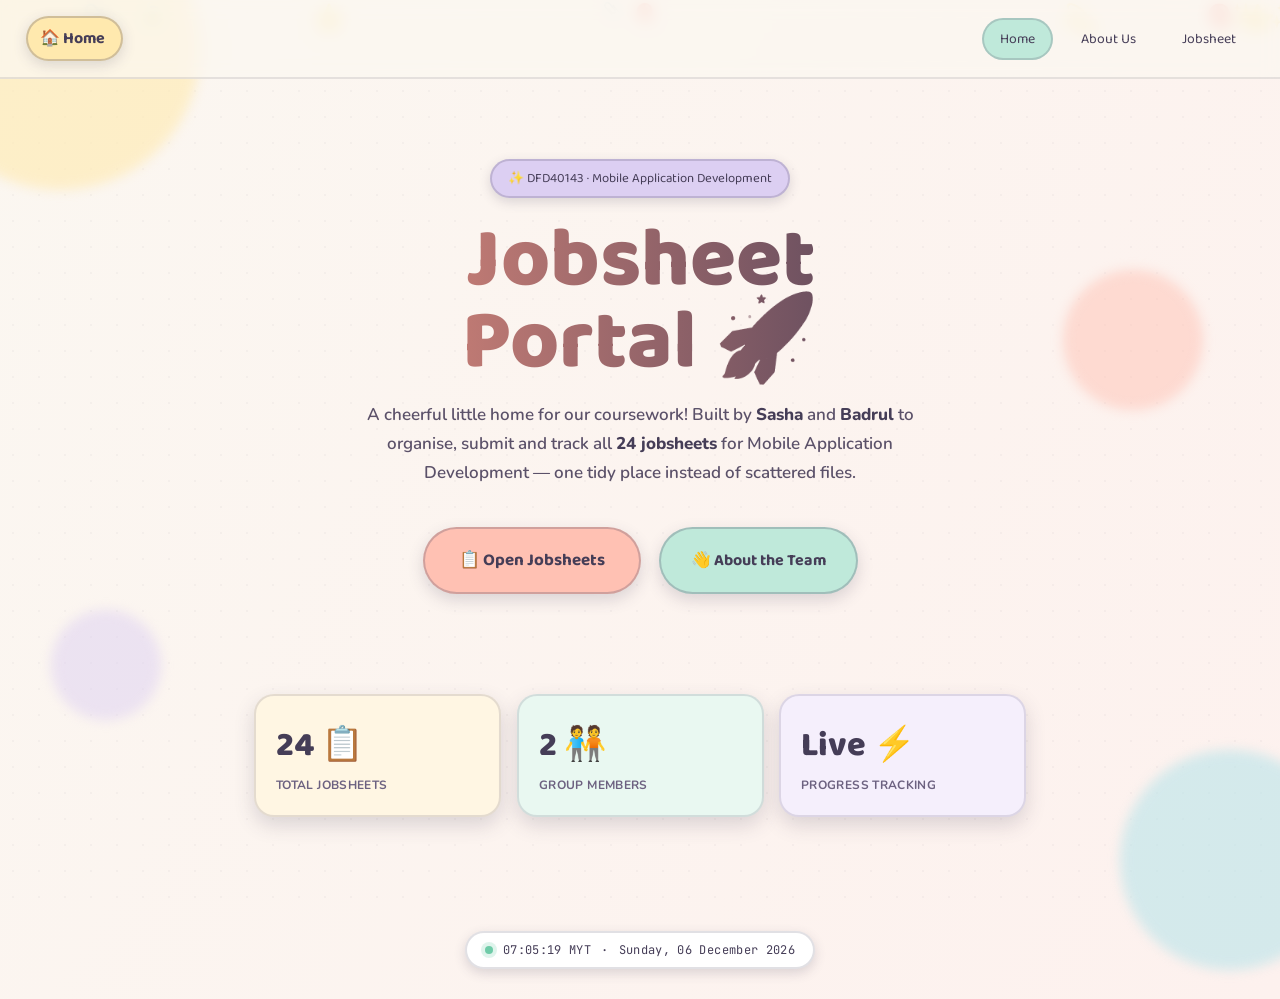
==== index.html @ 43ea73d1 "Add files via upload" ====
<!DOCTYPE html>
<html lang="en">
<head>
<meta charset="UTF-8">
<meta name="viewport" content="width=device-width, initial-scale=1.0">
<title>Home — DFD40143 Jobsheet Portal</title>
<link rel="preconnect" href="https://fonts.googleapis.com">
<link href="https://fonts.googleapis.com/css2?family=Baloo+2:wght@600;700;800&family=Nunito:wght@400;600;700;800&family=JetBrains+Mono:wght@500&display=swap" rel="stylesheet">
<style>
  :root{
    --cream:#FBF7F1; --ink:#453D57;
    --coral:#FFC1B3; --sun:#FFE9AE; --mint:#BFE9DA; --sky:#B9E4EA; --grape:#DCCFF2;
    --shadow: rgba(69,61,87,.18);
    --shadow-strong: rgba(69,61,87,.28);
  }
  *{ box-sizing:border-box; }
  html,body{ margin:0; min-height:100%; color:var(--ink); font-family:'Nunito', sans-serif; }
  body{
    display:flex; flex-direction:column; min-height:100vh; position:relative; overflow-x:hidden;
    background:linear-gradient(120deg, #FBF7F1, #FDF1EE, #F1F7F4, #FBF7F1);
    background-size:300% 300%;
    animation:gradientShift 22s ease infinite;
  }
  @keyframes gradientShift{ 0%{background-position:0% 50%;} 50%{background-position:100% 50%;} 100%{background-position:0% 50%;} }

  .blob{ position:fixed; border-radius:50%; filter:blur(6px); opacity:.6; pointer-events:none; z-index:0; animation:bob 9s ease-in-out infinite; }
  .blob.b1{ width:280px; height:280px; background:var(--sun); top:-90px; left:-80px; }
  .blob.b2{ width:220px; height:220px; background:var(--sky); bottom:-70px; right:-60px; animation-delay:1.2s; }
  .blob.b3{ width:140px; height:140px; background:var(--coral); top:30%; right:6%; opacity:.5; animation-delay:2.4s; }
  .blob.b4{ width:110px; height:110px; background:var(--grape); bottom:20%; left:4%; opacity:.5; animation-delay:.6s; }
  @keyframes bob{ 0%,100%{ transform:translateY(0) rotate(0deg); } 50%{ transform:translateY(-22px) rotate(8deg); } }

  .floaties{ position:fixed; inset:0; z-index:0; pointer-events:none; overflow:hidden; }
  .floaty{ position:absolute; font-size:22px; opacity:.35; animation:drift linear infinite; }
  @keyframes drift{ 0%{ transform:translateY(110vh) rotate(0deg); } 100%{ transform:translateY(-10vh) rotate(360deg); } }

  .dots{ position:fixed; inset:0; z-index:0; pointer-events:none; background-image:radial-gradient(var(--ink) 1px, transparent 1px); background-size:26px 26px; opacity:.035; }

  .site-nav{
    position:sticky; top:0; left:0; right:0; z-index:20;
    display:flex; align-items:center; justify-content:space-between;
    padding:16px 26px; background:rgba(251,247,241,.75); backdrop-filter:blur(8px);
    border-bottom:2px solid rgba(69,61,87,.12);
  }
  .home-btn{
    display:inline-flex; align-items:center; gap:8px; text-decoration:none; color:var(--ink);
    font-family:'Baloo 2', sans-serif; font-weight:700; font-size:16px;
    background:var(--sun); border:2px solid rgba(69,61,87,.25); border-radius:999px; padding:8px 16px 8px 12px;
    box-shadow:0 4px 14px var(--shadow); transition:transform .2s ease, box-shadow .2s ease;
  }
  .home-btn:hover{ transform:translateY(-3px); box-shadow:0 8px 20px var(--shadow-strong); }
  .home-btn:active{ transform:translateY(0); box-shadow:0 2px 8px var(--shadow); }
  .nav-links{ display:flex; gap:10px; font-family:'Baloo 2', sans-serif; font-size:14px; }
  .nav-links a{
    color:var(--ink); text-decoration:none; padding:8px 16px; border-radius:999px;
    border:2px solid transparent; transition:border-color .2s ease, transform .2s ease, background .2s ease;
  }
  .nav-links a:hover{ background:#fff; border-color:rgba(69,61,87,.2); transform:translateY(-2px); }
  .nav-links a[aria-current="page"]{ background:var(--mint); border-color:rgba(69,61,87,.2); }

  main{ flex:1; position:relative; z-index:2; }

  .pop-in{ opacity:0; transform:translateY(18px) scale(.97); animation:pop .7s cubic-bezier(.2,1.2,.4,1) forwards; }
  .pop-in.d1{ animation-delay:.05s; } .pop-in.d2{ animation-delay:.15s; }
  .pop-in.d3{ animation-delay:.28s; } .pop-in.d4{ animation-delay:.4s; }
  @keyframes pop{ to{ opacity:1; transform:translateY(0) scale(1); } }

  .hero{ max-width:760px; margin:0 auto; text-align:center; padding:80px 24px 40px; }
  .badge{
    display:inline-flex; align-items:center; gap:8px; font-family:'Baloo 2', sans-serif; font-size:13px;
    background:var(--grape); color:var(--ink); border:2px solid rgba(69,61,87,.2); border-radius:999px;
    padding:7px 16px; margin-bottom:22px; box-shadow:0 4px 12px var(--shadow);
  }
  h1{
    font-family:'Baloo 2', sans-serif; font-weight:800; font-size:clamp(46px,9vw,84px); line-height:.98; margin:0 0 6px;
    background:linear-gradient(90deg, #E88E7D, #453D57, #7FB8AE);
    background-size:200% auto;
    -webkit-background-clip:text; background-clip:text; -webkit-text-fill-color:transparent;
    animation:shine 6s linear infinite;
  }
  @keyframes shine{ to{ background-position:200% center; } }
  .lede{ font-size:17px; line-height:1.7; color:#5b5169; margin:16px auto 40px; max-width:580px; font-weight:600; }
  .lede strong{ color:var(--ink); font-weight:800; }

  .cta-row{ display:flex; gap:18px; justify-content:center; flex-wrap:wrap; }
  .btn{
    position:relative; overflow:hidden; display:inline-flex; align-items:center; gap:8px; text-decoration:none;
    font-family:'Baloo 2', sans-serif; font-weight:700; font-size:16px; color:var(--ink);
    border:2px solid rgba(69,61,87,.25); border-radius:999px; padding:16px 30px;
    box-shadow:0 6px 16px var(--shadow); background:#fff;
    transition:transform .2s cubic-bezier(.3,1.4,.5,1), box-shadow .2s ease;
    cursor:pointer;
  }
  .btn:hover{ transform:translateY(-4px); box-shadow:0 12px 26px var(--shadow-strong); }
  .btn:active{ transform:translateY(-1px); }
  .btn.primary{ background:var(--coral); font-size:17px; padding:18px 34px; animation:pulseGlow 2.6s ease-in-out infinite; }
  .btn.mint{ background:var(--mint); }
  @keyframes pulseGlow{ 0%,100%{ box-shadow:0 6px 16px var(--shadow); } 50%{ box-shadow:0 10px 30px rgba(232,142,125,.45); } }

  .stats{ display:flex; gap:16px; justify-content:center; flex-wrap:wrap; max-width:820px; margin:60px auto 90px; padding:0 24px; }
  .stat-card{
    flex:1 1 190px; background:#fff; border:2px solid rgba(69,61,87,.14); border-radius:20px; box-shadow:0 8px 20px var(--shadow);
    padding:22px 20px; text-align:left; transition:transform .25s ease, box-shadow .25s ease;
  }
  .stat-card:hover{ transform:translateY(-6px); box-shadow:0 14px 30px var(--shadow-strong); }
  .stat-card:nth-child(1){ background:#FFF6E3; }
  .stat-card:nth-child(2){ background:#E9F8F1; }
  .stat-card:nth-child(3){ background:#F5EFFC; }
  .stat-card .num{ font-family:'Baloo 2', sans-serif; font-weight:800; font-size:34px; }
  .stat-card .label{ font-family:'Nunito', sans-serif; font-weight:700; font-size:12px; letter-spacing:.03em; color:#6c6180; text-transform:uppercase; margin-top:4px; }

  footer{ padding:24px 24px 30px; display:flex; justify-content:center; position:relative; z-index:2; }
  .stamp{
    font-family:'JetBrains Mono', monospace; font-size:12px; color:var(--ink); letter-spacing:.03em;
    display:flex; align-items:center; gap:10px; background:#fff; border:2px solid rgba(69,61,87,.16); border-radius:999px; padding:9px 18px;
    box-shadow:0 4px 12px var(--shadow);
  }
  .stamp .dot{ width:8px; height:8px; border-radius:50%; background:#6FCBA8; box-shadow:0 0 0 4px rgba(111,203,168,.22); animation:blink 1.8s ease-in-out infinite; }
  @keyframes blink{ 0%,100%{opacity:1;} 50%{opacity:.35;} }

  @media (max-width:600px){
    .site-nav{ padding:12px 14px; }
    .nav-links a{ padding:7px 11px; font-size:12px; }
    .hero{ padding:60px 18px 30px; }
  }
  @media (prefers-reduced-motion: reduce){
    .blob, .pop-in, .stamp .dot, body, h1, .btn.primary, .floaty{ animation:none !important; }
    .pop-in{ opacity:1; transform:none; }
  }
</style>
</head>
<body>

  <div class="dots" aria-hidden="true"></div>
  <div class="blob b1" aria-hidden="true"></div>
  <div class="blob b2" aria-hidden="true"></div>
  <div class="blob b3" aria-hidden="true"></div>
  <div class="blob b4" aria-hidden="true"></div>
  <div class="floaties" id="floaties" aria-hidden="true"></div>

  <header class="site-nav">
    <a href="index.html" class="home-btn" aria-label="Home">🏠 Home</a>
    <nav class="nav-links">
      <a href="index.html" aria-current="page">Home</a>
      <a href="about.html">About Us</a>
      <a href="jobsheet.html">Jobsheet</a>
    </nav>
  </header>

  <main>
    <section class="hero">
      <div class="badge pop-in d1">✨ DFD40143 · Mobile Application Development</div>
      <h1 class="pop-in d2">Jobsheet<br>Portal 🚀</h1>
      <p class="lede pop-in d3">
        A cheerful little home for our coursework! Built by <strong>Sasha</strong> and <strong>Badrul</strong> to
        organise, submit and track all <strong>24 jobsheets</strong> for Mobile Application Development —
        one tidy place instead of scattered files.
      </p>
      <div class="cta-row pop-in d4">
        <a href="jobsheet.html" class="btn primary">📋 Open Jobsheets</a>
        <a href="about.html" class="btn mint">👋 About the Team</a>
      </div>
    </section>

    <section class="stats">
      <div class="stat-card pop-in d1"><div class="num">24 📋</div><div class="label">Total Jobsheets</div></div>
      <div class="stat-card pop-in d2"><div class="num">2 🧑‍🤝‍🧑</div><div class="label">Group Members</div></div>
      <div class="stat-card pop-in d3"><div class="num">Live ⚡</div><div class="label">Progress Tracking</div></div>
    </section>
  </main>

  <footer>
    <div class="stamp">
      <span class="dot" aria-hidden="true"></span>
      <span id="clock">--:--:--</span>
      <span>·</span>
      <span id="dateline">Loading Malaysia date…</span>
    </div>
  </footer>

<script>
  // gentle drifting emoji in the background
  const icons = ['✨','🎈','📎','⭐','🍃','💫'];
  const wrap = document.getElementById('floaties');
  for (let i = 0; i < 10; i++){
    const el = document.createElement('span');
    el.className = 'floaty';
    el.textContent = icons[i % icons.length];
    el.style.left = (Math.random() * 100) + 'vw';
    el.style.fontSize = (14 + Math.random() * 16) + 'px';
    el.style.animationDuration = (14 + Math.random() * 14) + 's';
    el.style.animationDelay = (Math.random() * -20) + 's';
    wrap.appendChild(el);
  }

  const clockEl = document.getElementById('clock');
  const dateEl = document.getElementById('dateline');
  const TZ = 'Asia/Kuala_Lumpur';
  const timeFmt = new Intl.DateTimeFormat('en-MY', { timeZone: TZ, hour:'2-digit', minute:'2-digit', second:'2-digit', hour12:false });
  const dateFmt = new Intl.DateTimeFormat('en-MY', { timeZone: TZ, weekday:'long', day:'2-digit', month:'long', year:'numeric' });
  function tick(){ const now = new Date(); clockEl.textContent = timeFmt.format(now) + ' MYT'; dateEl.textContent = dateFmt.format(now); }
  tick(); setInterval(tick, 1000);
</script>
</body>
</html>
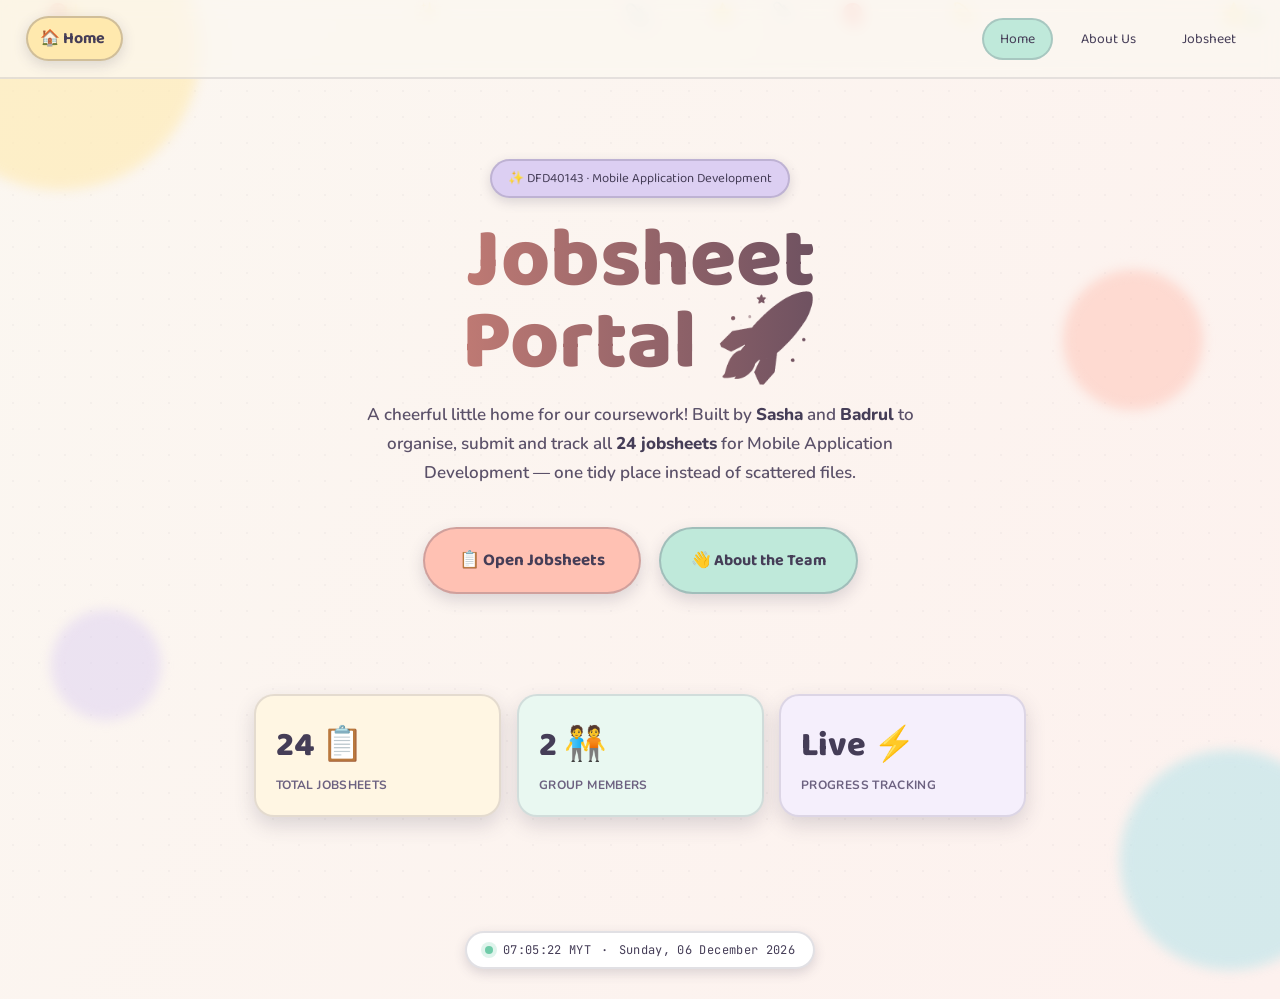
==== commit 32fd9de6: "Update index.html" ====
--- a/index.html
+++ b/index.html
@@ -13,6 +13,17 @@
     --shadow: rgba(69,61,87,.18);
     --shadow-strong: rgba(69,61,87,.28);
   }
+  body {
+  cursor: 
+    url('data:image/svg+xml;utf8,<svg xmlns="http://www.w3.org/2000/svg" width="32" height="32" viewBox="0 0 32 32"><ellipse cx="16" cy="21" rx="9" ry="7" fill="%2300e5ff"/><circle cx="7" cy="11" r="4.2" fill="%2300e5ff"/><circle cx="15" cy="6" r="4.4" fill="%2300e5ff"/><circle cx="23" cy="9" r="4.2" fill="%2300e5ff"/><circle cx="27" cy="16" r="3.6" fill="%2300e5ff"/></svg>') 16 20,
+    auto;
+}
+
+a, button, .btn, .card, [data-nav-toggle] {
+  cursor: 
+    url('data:image/svg+xml;utf8,<svg xmlns="http://www.w3.org/2000/svg" width="32" height="32" viewBox="0 0 32 32"><ellipse cx="16" cy="21" rx="9" ry="7" fill="%23a78bfa"/><circle cx="7" cy="11" r="4.2" fill="%23a78bfa"/><circle cx="15" cy="6" r="4.4" fill="%23a78bfa"/><circle cx="23" cy="9" r="4.2" fill="%23a78bfa"/><circle cx="27" cy="16" r="3.6" fill="%23a78bfa"/></svg>') 16 20,
+    pointer;
+}
   *{ box-sizing:border-box; }
   html,body{ margin:0; min-height:100%; color:var(--ink); font-family:'Nunito', sans-serif; }
   body{
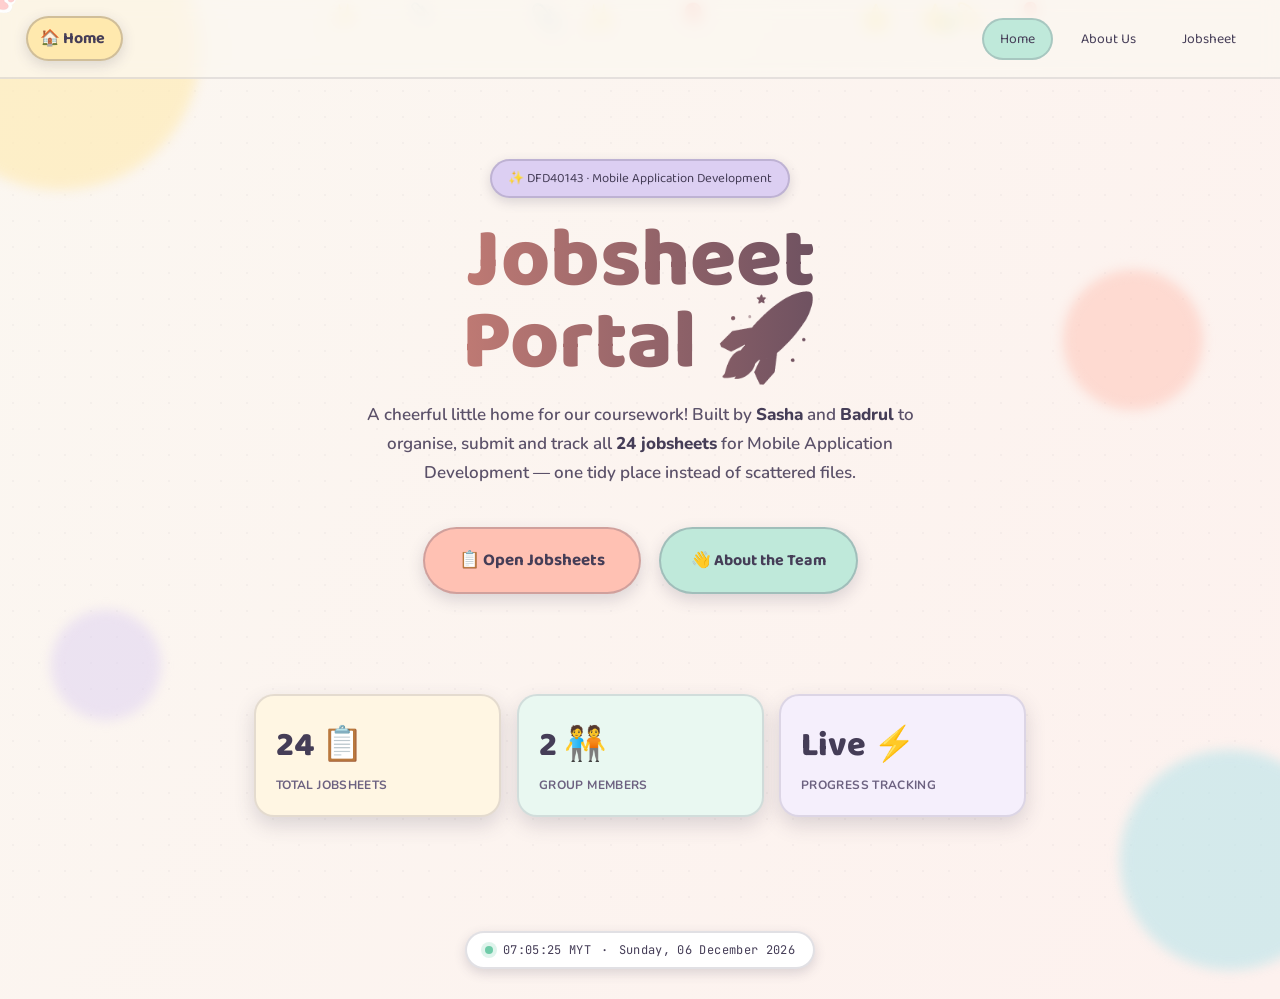
==== commit c004b265: "Add files via upload" ====
--- a/index.html
+++ b/index.html
@@ -1,6 +1,11 @@
 <!DOCTYPE html>
 <html lang="en">
 <head>
+<meta charset="UTF-8">
+<meta name="viewport" content="width=device-width, initial-scale=1.0">
+<title>Home — DFD40143 Jobsheet Portal</title>
+<link rel="preconnect" href="https://fonts.googleapis.com">
+<link rel="stylesheet" href="cursor.css">
 <meta charset="UTF-8">
 <meta name="viewport" content="width=device-width, initial-scale=1.0">
 <title>Home — DFD40143 Jobsheet Portal</title>
@@ -13,17 +18,6 @@
     --shadow: rgba(69,61,87,.18);
     --shadow-strong: rgba(69,61,87,.28);
   }
-  body {
-  cursor: 
-    url('data:image/svg+xml;utf8,<svg xmlns="http://www.w3.org/2000/svg" width="32" height="32" viewBox="0 0 32 32"><ellipse cx="16" cy="21" rx="9" ry="7" fill="%2300e5ff"/><circle cx="7" cy="11" r="4.2" fill="%2300e5ff"/><circle cx="15" cy="6" r="4.4" fill="%2300e5ff"/><circle cx="23" cy="9" r="4.2" fill="%2300e5ff"/><circle cx="27" cy="16" r="3.6" fill="%2300e5ff"/></svg>') 16 20,
-    auto;
-}
-
-a, button, .btn, .card, [data-nav-toggle] {
-  cursor: 
-    url('data:image/svg+xml;utf8,<svg xmlns="http://www.w3.org/2000/svg" width="32" height="32" viewBox="0 0 32 32"><ellipse cx="16" cy="21" rx="9" ry="7" fill="%23a78bfa"/><circle cx="7" cy="11" r="4.2" fill="%23a78bfa"/><circle cx="15" cy="6" r="4.4" fill="%23a78bfa"/><circle cx="23" cy="9" r="4.2" fill="%23a78bfa"/><circle cx="27" cy="16" r="3.6" fill="%23a78bfa"/></svg>') 16 20,
-    pointer;
-}
   *{ box-sizing:border-box; }
   html,body{ margin:0; min-height:100%; color:var(--ink); font-family:'Nunito', sans-serif; }
   body{
@@ -141,7 +135,8 @@
 </style>
 </head>
 <body>
-
+  
+  <div id="cat-cursor"></div>
   <div class="dots" aria-hidden="true"></div>
   <div class="blob b1" aria-hidden="true"></div>
   <div class="blob b2" aria-hidden="true"></div>
@@ -212,5 +207,6 @@
   function tick(){ const now = new Date(); clockEl.textContent = timeFmt.format(now) + ' MYT'; dateEl.textContent = dateFmt.format(now); }
   tick(); setInterval(tick, 1000);
 </script>
+<script src="script.js"></script>
 </body>
 </html>
--- a/cursor.css
+++ b/cursor.css
@@ -0,0 +1,25 @@
+* {
+  cursor: none !important;
+}
+
+/* Custom animated cursor element (a div, not the native OS cursor) */
+#cat-cursor {
+  position: fixed;
+  top: 0;
+  left: 0;
+  width: 32px;
+  height: 32px;
+  background-image: url('[data-uri]');
+  background-size: contain;
+  background-repeat: no-repeat;
+  background-position: center;
+  pointer-events: none;
+  z-index: 9999;
+  transform: translate(-50%, -50%);
+  animation: pawWiggle 0.6s ease-in-out infinite;
+}
+
+@keyframes pawWiggle {
+  0%, 100% { transform: translate(-50%, -50%) rotate(0deg) scale(1); }
+  50%      { transform: translate(-50%, -50%) rotate(-12deg) scale(1.08); }
+}
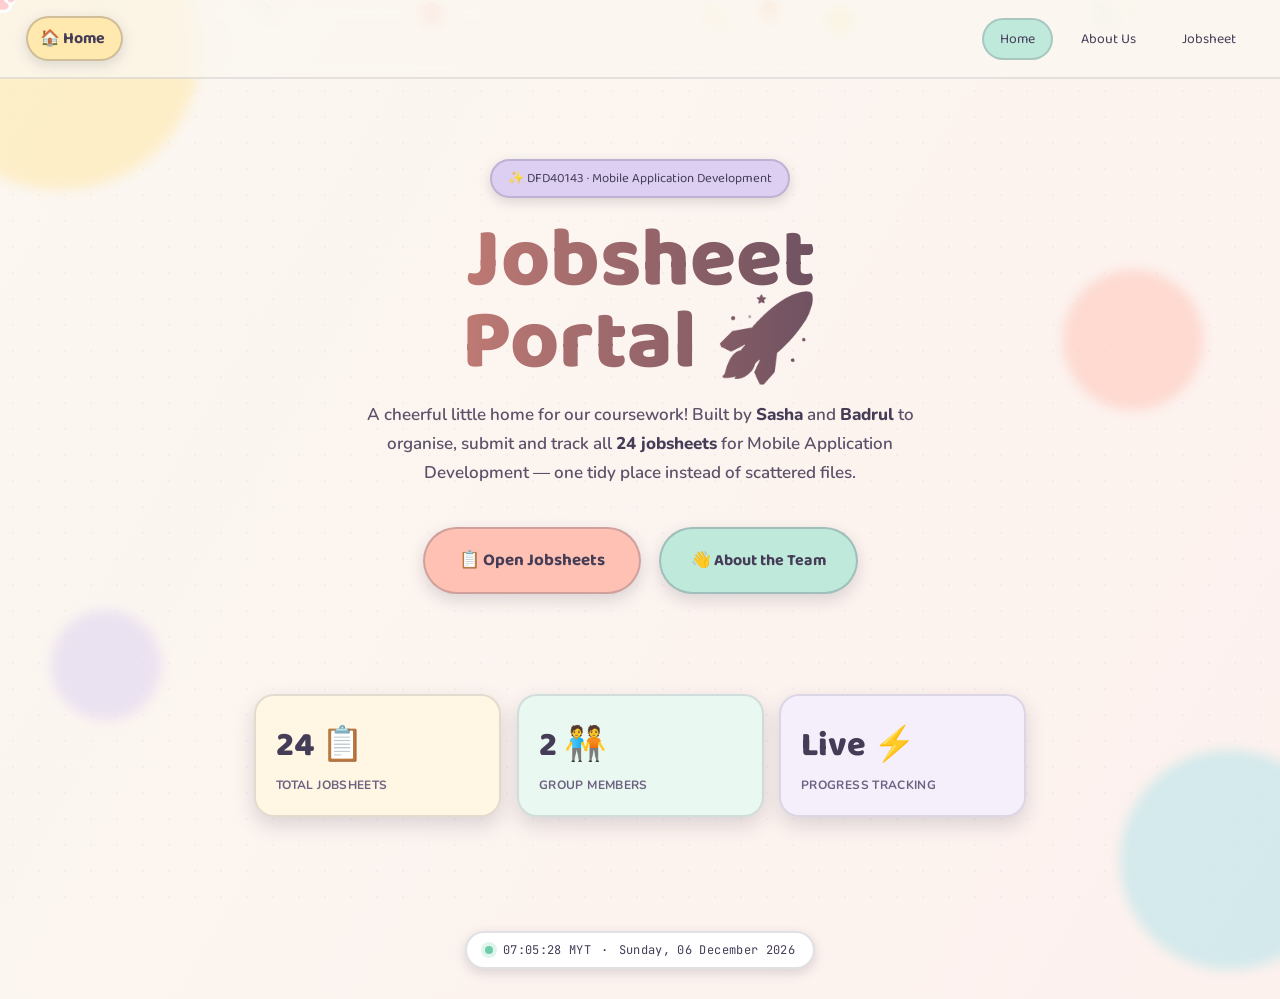
==== commit ddcbdecc: "Update index.html" ====
--- a/index.html
+++ b/index.html
@@ -6,6 +6,7 @@
 <title>Home — DFD40143 Jobsheet Portal</title>
 <link rel="preconnect" href="https://fonts.googleapis.com">
 <link rel="stylesheet" href="cursor.css">
+<script src="cursor.js"></script>
 <meta charset="UTF-8">
 <meta name="viewport" content="width=device-width, initial-scale=1.0">
 <title>Home — DFD40143 Jobsheet Portal</title>
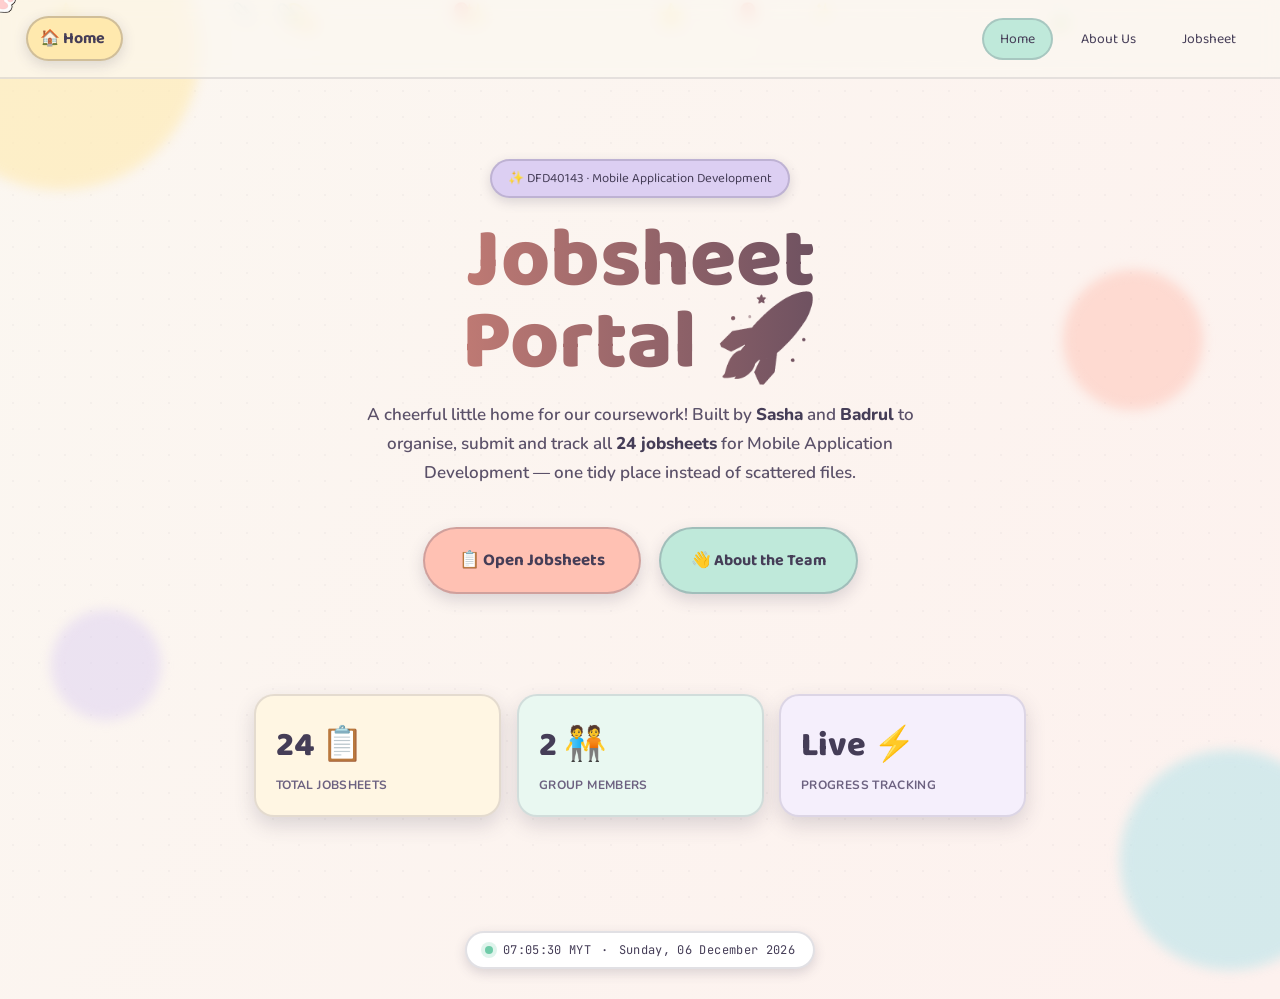
==== commit 23ae81bc: "Update index.html" ====
--- a/index.html
+++ b/index.html
@@ -5,7 +5,7 @@
 <meta name="viewport" content="width=device-width, initial-scale=1.0">
 <title>Home — DFD40143 Jobsheet Portal</title>
 <link rel="preconnect" href="https://fonts.googleapis.com">
-<link rel="stylesheet" href="cursor.css">
+<link rel="stylesheet" href="cursor.css?v=2">
 <script src="cursor.js"></script>
 <meta charset="UTF-8">
 <meta name="viewport" content="width=device-width, initial-scale=1.0">
--- a/cursor.css
+++ b/cursor.css
@@ -1,7 +1,7 @@
 * {
   cursor: none !important;
 }
-
+ 
 /* Custom animated cursor element (a div, not the native OS cursor) */
 #cat-cursor {
   position: fixed;
@@ -9,7 +9,7 @@
   left: 0;
   width: 32px;
   height: 32px;
-  background-image: url('[data-uri]');
+  background-image: url('[data-uri]');
   background-size: contain;
   background-repeat: no-repeat;
   background-position: center;
@@ -18,8 +18,8 @@
   transform: translate(-50%, -50%);
   animation: pawWiggle 0.6s ease-in-out infinite;
 }
-
+ 
 @keyframes pawWiggle {
   0%, 100% { transform: translate(-50%, -50%) rotate(0deg) scale(1); }
   50%      { transform: translate(-50%, -50%) rotate(-12deg) scale(1.08); }
-}+}
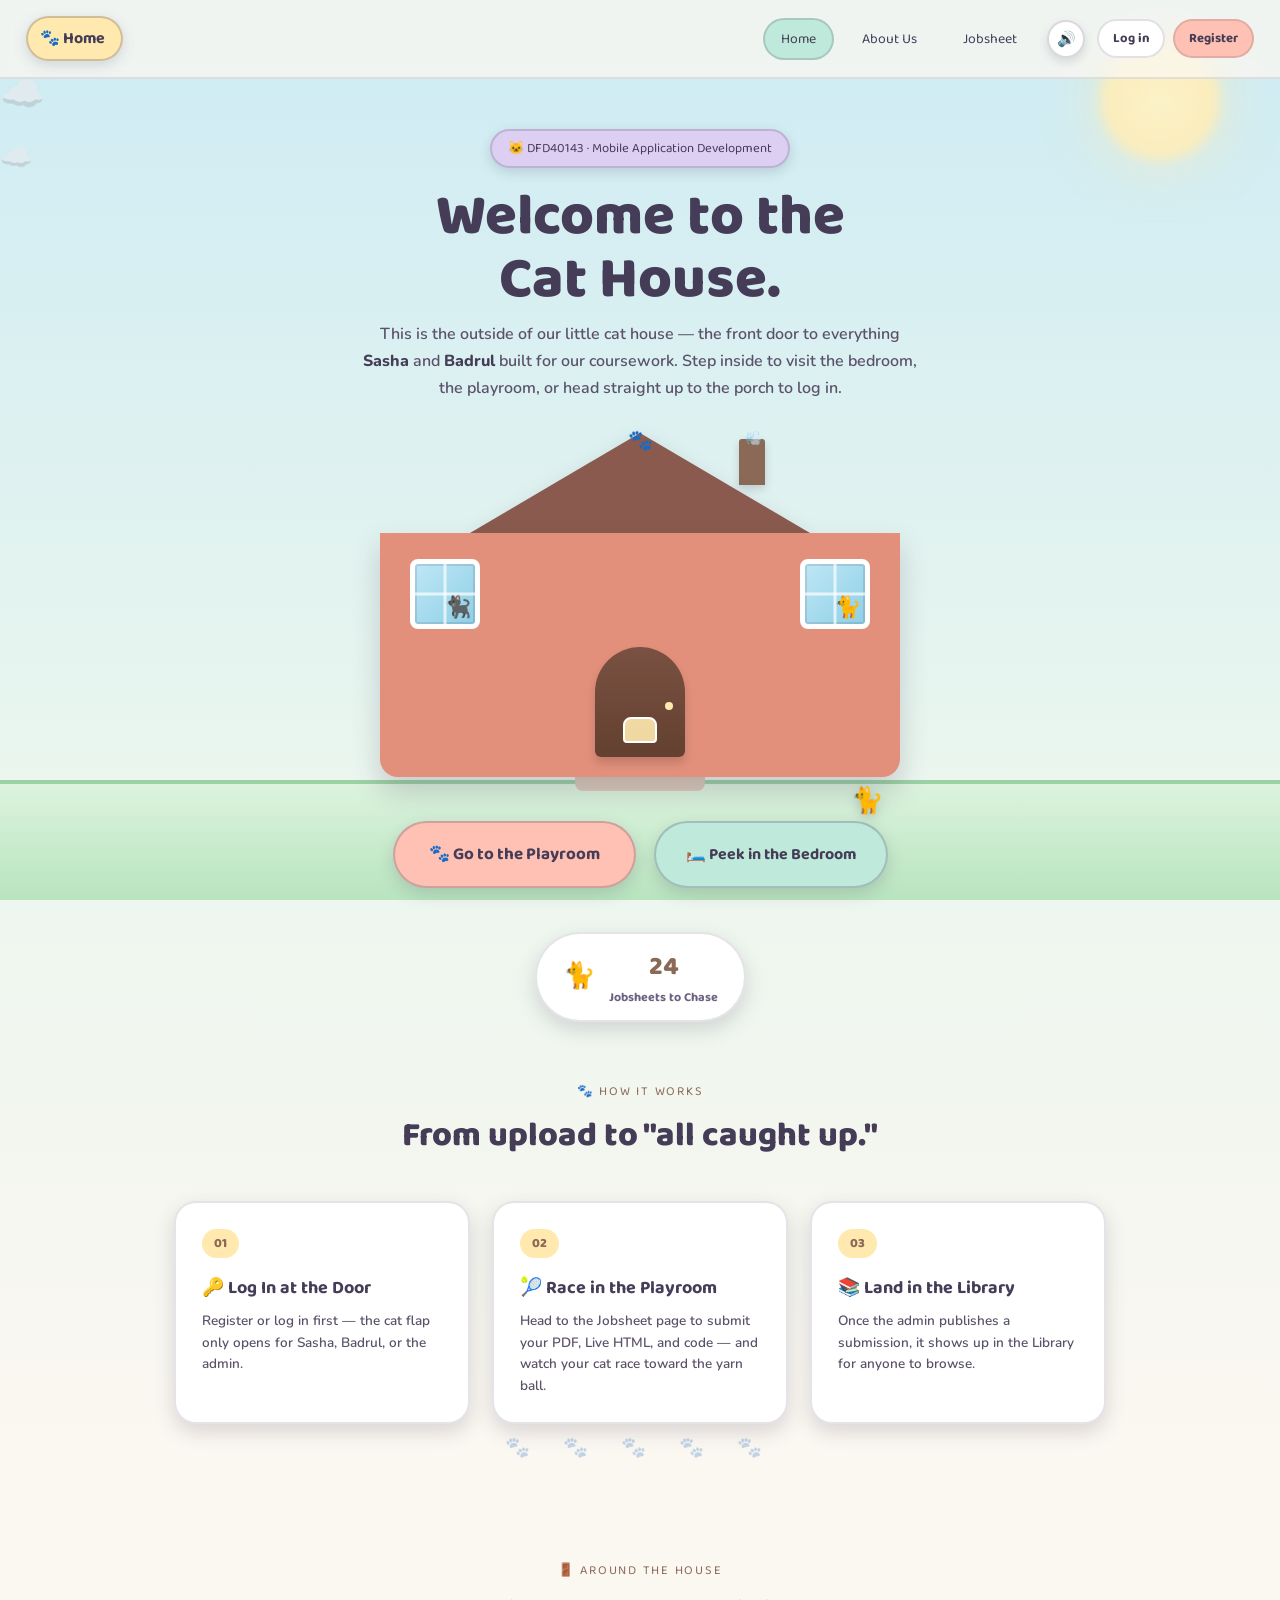
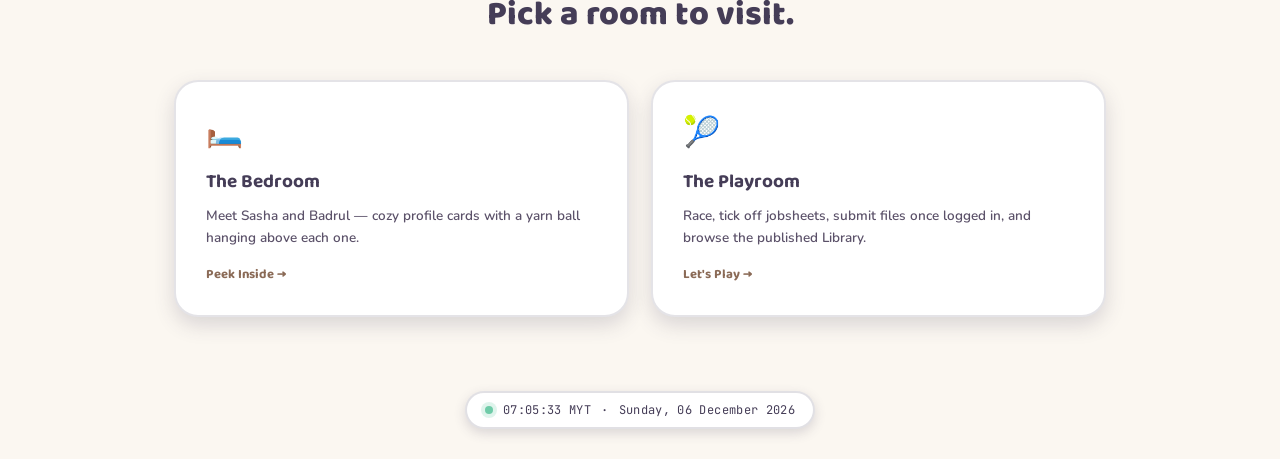
==== commit cf1ee4fd: "Add files via upload" ====
--- a/index.html
+++ b/index.html
@@ -3,19 +3,14 @@
 <head>
 <meta charset="UTF-8">
 <meta name="viewport" content="width=device-width, initial-scale=1.0">
-<title>Home — DFD40143 Jobsheet Portal</title>
-<link rel="preconnect" href="https://fonts.googleapis.com">
-<link rel="stylesheet" href="cursor.css?v=2">
-<script src="cursor.js"></script>
-<meta charset="UTF-8">
-<meta name="viewport" content="width=device-width, initial-scale=1.0">
-<title>Home — DFD40143 Jobsheet Portal</title>
+<title>Home — The Cat House Portal</title>
 <link rel="preconnect" href="https://fonts.googleapis.com">
 <link href="https://fonts.googleapis.com/css2?family=Baloo+2:wght@600;700;800&family=Nunito:wght@400;600;700;800&family=JetBrains+Mono:wght@500&display=swap" rel="stylesheet">
 <style>
   :root{
     --cream:#FBF7F1; --ink:#453D57;
     --coral:#FFC1B3; --sun:#FFE9AE; --mint:#BFE9DA; --sky:#B9E4EA; --grape:#DCCFF2;
+    --cocoa:#8A6A56; --brick:#E2907B; --roof:#8A5A4E;
     --shadow: rgba(69,61,87,.18);
     --shadow-strong: rgba(69,61,87,.28);
   }
@@ -23,30 +18,25 @@
   html,body{ margin:0; min-height:100%; color:var(--ink); font-family:'Nunito', sans-serif; }
   body{
     display:flex; flex-direction:column; min-height:100vh; position:relative; overflow-x:hidden;
-    background:linear-gradient(120deg, #FBF7F1, #FDF1EE, #F1F7F4, #FBF7F1);
-    background-size:300% 300%;
-    animation:gradientShift 22s ease infinite;
-  }
-  @keyframes gradientShift{ 0%{background-position:0% 50%;} 50%{background-position:100% 50%;} 100%{background-position:0% 50%;} }
-
-  .blob{ position:fixed; border-radius:50%; filter:blur(6px); opacity:.6; pointer-events:none; z-index:0; animation:bob 9s ease-in-out infinite; }
-  .blob.b1{ width:280px; height:280px; background:var(--sun); top:-90px; left:-80px; }
-  .blob.b2{ width:220px; height:220px; background:var(--sky); bottom:-70px; right:-60px; animation-delay:1.2s; }
-  .blob.b3{ width:140px; height:140px; background:var(--coral); top:30%; right:6%; opacity:.5; animation-delay:2.4s; }
-  .blob.b4{ width:110px; height:110px; background:var(--grape); bottom:20%; left:4%; opacity:.5; animation-delay:.6s; }
-  @keyframes bob{ 0%,100%{ transform:translateY(0) rotate(0deg); } 50%{ transform:translateY(-22px) rotate(8deg); } }
-
-  .floaties{ position:fixed; inset:0; z-index:0; pointer-events:none; overflow:hidden; }
-  .floaty{ position:absolute; font-size:22px; opacity:.35; animation:drift linear infinite; }
-  @keyframes drift{ 0%{ transform:translateY(110vh) rotate(0deg); } 100%{ transform:translateY(-10vh) rotate(360deg); } }
-
-  .dots{ position:fixed; inset:0; z-index:0; pointer-events:none; background-image:radial-gradient(var(--ink) 1px, transparent 1px); background-size:26px 26px; opacity:.035; }
+    background:linear-gradient(180deg, #CDEBF4 0%, #EAF6EE 38%, #FBF7F1 70%);
+  }
+
+  .blob{ position:fixed; border-radius:50%; filter:blur(6px); opacity:.5; pointer-events:none; z-index:0; animation:bob 9s ease-in-out infinite; }
+  .blob.sun{ width:120px; height:120px; background:radial-gradient(circle, #FFF3C4, #FFE9AE); top:40px; right:60px; opacity:.9; box-shadow:0 0 60px rgba(255,233,174,.7); }
+  .cloud{ position:fixed; opacity:.8; pointer-events:none; z-index:0; animation:drift-cloud linear infinite; font-size:36px; }
+  @keyframes bob{ 0%,100%{ transform:translateY(0); } 50%{ transform:translateY(-14px); } }
+  @keyframes drift-cloud{ from{ transform:translateX(-10vw);} to{ transform:translateX(110vw);} }
+
+  .grass{
+    position:fixed; left:0; right:0; bottom:0; height:120px; z-index:0; pointer-events:none;
+    background:linear-gradient(180deg, #DCF3DE 0%, #B8E4BE 100%);
+    border-top:4px solid #9BD2A4;
+  }
+  .flower{ position:fixed; bottom:18px; font-size:16px; z-index:0; pointer-events:none; opacity:.8; }
 
   .site-nav{
-    position:sticky; top:0; left:0; right:0; z-index:20;
-    display:flex; align-items:center; justify-content:space-between;
-    padding:16px 26px; background:rgba(251,247,241,.75); backdrop-filter:blur(8px);
-    border-bottom:2px solid rgba(69,61,87,.12);
+    position:sticky; top:0; left:0; right:0; z-index:20; display:flex; align-items:center; justify-content:space-between;
+    padding:16px 26px; background:rgba(251,247,241,.75); backdrop-filter:blur(8px); border-bottom:2px solid rgba(69,61,87,.12);
   }
   .home-btn{
     display:inline-flex; align-items:center; gap:8px; text-decoration:none; color:var(--ink);
@@ -54,15 +44,20 @@
     background:var(--sun); border:2px solid rgba(69,61,87,.25); border-radius:999px; padding:8px 16px 8px 12px;
     box-shadow:0 4px 14px var(--shadow); transition:transform .2s ease, box-shadow .2s ease;
   }
-  .home-btn:hover{ transform:translateY(-3px); box-shadow:0 8px 20px var(--shadow-strong); }
-  .home-btn:active{ transform:translateY(0); box-shadow:0 2px 8px var(--shadow); }
+  .home-btn:hover{ transform:translateY(-3px) rotate(-4deg); box-shadow:0 8px 20px var(--shadow-strong); }
   .nav-links{ display:flex; gap:10px; font-family:'Baloo 2', sans-serif; font-size:14px; }
-  .nav-links a{
-    color:var(--ink); text-decoration:none; padding:8px 16px; border-radius:999px;
-    border:2px solid transparent; transition:border-color .2s ease, transform .2s ease, background .2s ease;
-  }
+  .nav-links a{ color:var(--ink); text-decoration:none; padding:8px 16px; border-radius:999px; border:2px solid transparent; transition:border-color .2s ease, transform .2s ease, background .2s ease; }
   .nav-links a:hover{ background:#fff; border-color:rgba(69,61,87,.2); transform:translateY(-2px); }
   .nav-links a[aria-current="page"]{ background:var(--mint); border-color:rgba(69,61,87,.2); }
+  .nav-right{ display:flex; align-items:center; gap:12px; flex-wrap:wrap; }
+  .auth-hi{ font-family:'Baloo 2', sans-serif; font-weight:700; font-size:13px; color:#6c6180; }
+  .auth-link{
+    font-family:'Baloo 2', sans-serif; font-weight:700; font-size:13px; text-decoration:none; color:var(--ink);
+    background:#fff; border:2px solid rgba(69,61,87,.16); border-radius:999px; padding:7px 14px; cursor:pointer;
+    transition:transform .2s ease, background .2s ease;
+  }
+  .auth-link:hover{ transform:translateY(-2px); }
+  .auth-link-primary{ background:var(--coral); }
 
   main{ flex:1; position:relative; z-index:2; }
 
@@ -71,24 +66,63 @@
   .pop-in.d3{ animation-delay:.28s; } .pop-in.d4{ animation-delay:.4s; }
   @keyframes pop{ to{ opacity:1; transform:translateY(0) scale(1); } }
 
-  .hero{ max-width:760px; margin:0 auto; text-align:center; padding:80px 24px 40px; }
+  /* ---------- HERO: the house facade ---------- */
+  .hero{ max-width:900px; margin:0 auto; text-align:center; padding:50px 24px 10px; position:relative; }
   .badge{
     display:inline-flex; align-items:center; gap:8px; font-family:'Baloo 2', sans-serif; font-size:13px;
     background:var(--grape); color:var(--ink); border:2px solid rgba(69,61,87,.2); border-radius:999px;
-    padding:7px 16px; margin-bottom:22px; box-shadow:0 4px 12px var(--shadow);
+    padding:7px 16px; margin-bottom:18px; box-shadow:0 4px 12px var(--shadow);
   }
   h1{
-    font-family:'Baloo 2', sans-serif; font-weight:800; font-size:clamp(46px,9vw,84px); line-height:.98; margin:0 0 6px;
-    background:linear-gradient(90deg, #E88E7D, #453D57, #7FB8AE);
-    background-size:200% auto;
-    -webkit-background-clip:text; background-clip:text; -webkit-text-fill-color:transparent;
-    animation:shine 6s linear infinite;
-  }
-  @keyframes shine{ to{ background-position:200% center; } }
-  .lede{ font-size:17px; line-height:1.7; color:#5b5169; margin:16px auto 40px; max-width:580px; font-weight:600; }
+    font-family:'Baloo 2', sans-serif; font-weight:800; font-size:clamp(34px,6.4vw,58px); line-height:1.08; margin:0 0 10px;
+    color:var(--ink);
+  }
+  .lede{ font-size:16px; line-height:1.7; color:#5b5169; margin:0 auto 30px; max-width:560px; font-weight:600; }
   .lede strong{ color:var(--ink); font-weight:800; }
 
-  .cta-row{ display:flex; gap:18px; justify-content:center; flex-wrap:wrap; }
+  /* the house illustration, built entirely from CSS shapes */
+  .house-wrap{ position:relative; max-width:520px; margin:10px auto 30px; }
+  .roof{
+    width:0; height:0; margin:0 auto;
+    border-left:170px solid transparent; border-right:170px solid transparent;
+    border-bottom:100px solid var(--roof);
+    filter:drop-shadow(0 8px 10px rgba(69,61,87,.2));
+  }
+  .roof::after{
+    content:'🐾'; position:absolute; top:-6px; left:50%; transform:translateX(-50%); font-size:20px;
+  }
+  .chimney{
+    position:absolute; top:6px; right:26%; width:26px; height:46px; background:var(--cocoa); border-radius:3px 3px 0 0;
+    box-shadow:0 4px 8px rgba(69,61,87,.2);
+  }
+  .smoke{ position:absolute; top:-10px; left:6px; font-size:14px; opacity:.55; animation:smokeUp 3s ease-in-out infinite; }
+  @keyframes smokeUp{ 0%{ transform:translateY(0); opacity:.5;} 100%{ transform:translateY(-24px); opacity:0;} }
+  .facade{
+    background:var(--brick); border-radius:0 0 18px 18px; padding:26px 30px 20px; position:relative;
+    box-shadow:0 14px 28px rgba(69,61,87,.22);
+  }
+  .windows{ display:flex; justify-content:space-between; margin-bottom:18px; }
+  .window{
+    width:70px; height:70px; background:linear-gradient(135deg, #BEE7F5, #8FCFE6); border:5px solid #fff; border-radius:8px;
+    position:relative; box-shadow:inset 0 0 0 2px rgba(69,61,87,.15);
+  }
+  .window::before, .window::after{ content:''; position:absolute; background:rgba(255,255,255,.7); }
+  .window::before{ left:50%; top:0; bottom:0; width:3px; transform:translateX(-50%); }
+  .window::after{ top:50%; left:0; right:0; height:3px; transform:translateY(-50%); }
+  .window .cat-peek{ position:absolute; bottom:2px; right:4px; font-size:22px; }
+  .door-wrap{ display:flex; justify-content:center; }
+  .door{
+    width:90px; height:110px; background:linear-gradient(180deg, #7A5142, #63402F); border-radius:45px 45px 6px 6px;
+    position:relative; box-shadow:0 6px 10px rgba(0,0,0,.15);
+  }
+  .cat-flap{
+    position:absolute; bottom:14px; left:50%; transform:translateX(-50%); width:34px; height:26px;
+    background:rgba(255,233,174,.9); border-radius:8px 8px 4px 4px; border:2px solid #fff;
+  }
+  .door-knob{ position:absolute; right:12px; top:50%; width:8px; height:8px; border-radius:50%; background:var(--sun); }
+  .step{ width:130px; height:14px; background:#D8C9B8; margin:0 auto; border-radius:0 0 8px 8px; }
+
+  .cta-row{ display:flex; gap:18px; justify-content:center; flex-wrap:wrap; margin:30px 0 44px; }
   .btn{
     position:relative; overflow:hidden; display:inline-flex; align-items:center; gap:8px; text-decoration:none;
     font-family:'Baloo 2', sans-serif; font-weight:700; font-size:16px; color:var(--ink);
@@ -98,22 +132,50 @@
     cursor:pointer;
   }
   .btn:hover{ transform:translateY(-4px); box-shadow:0 12px 26px var(--shadow-strong); }
-  .btn:active{ transform:translateY(-1px); }
   .btn.primary{ background:var(--coral); font-size:17px; padding:18px 34px; animation:pulseGlow 2.6s ease-in-out infinite; }
   .btn.mint{ background:var(--mint); }
   @keyframes pulseGlow{ 0%,100%{ box-shadow:0 6px 16px var(--shadow); } 50%{ box-shadow:0 10px 30px rgba(232,142,125,.45); } }
 
-  .stats{ display:flex; gap:16px; justify-content:center; flex-wrap:wrap; max-width:820px; margin:60px auto 90px; padding:0 24px; }
-  .stat-card{
-    flex:1 1 190px; background:#fff; border:2px solid rgba(69,61,87,.14); border-radius:20px; box-shadow:0 8px 20px var(--shadow);
-    padding:22px 20px; text-align:left; transition:transform .25s ease, box-shadow .25s ease;
-  }
-  .stat-card:hover{ transform:translateY(-6px); box-shadow:0 14px 30px var(--shadow-strong); }
-  .stat-card:nth-child(1){ background:#FFF6E3; }
-  .stat-card:nth-child(2){ background:#E9F8F1; }
-  .stat-card:nth-child(3){ background:#F5EFFC; }
-  .stat-card .num{ font-family:'Baloo 2', sans-serif; font-weight:800; font-size:34px; }
-  .stat-card .label{ font-family:'Nunito', sans-serif; font-weight:700; font-size:12px; letter-spacing:.03em; color:#6c6180; text-transform:uppercase; margin-top:4px; }
+  .counter-card{
+    display:inline-flex; align-items:center; gap:14px; background:#fff; border:2px solid rgba(69,61,87,.14);
+    border-radius:999px; padding:12px 26px; box-shadow:0 8px 20px var(--shadow); font-family:'Baloo 2', sans-serif;
+  }
+  .counter-card .num{ font-size:26px; font-weight:800; color:var(--cocoa); }
+  .counter-card .lab{ font-size:12.5px; color:#6c6180; font-weight:700; text-align:left; }
+
+  section.block{ max-width:980px; margin:0 auto; padding:50px 24px; }
+  .block-head{ text-align:center; margin-bottom:38px; }
+  .block-head .eyebrow2{ font-family:'Baloo 2', sans-serif; font-size:12.5px; letter-spacing:.14em; text-transform:uppercase; color:var(--cocoa); margin-bottom:6px; }
+  .block-head h2{ font-family:'Baloo 2', sans-serif; font-weight:800; font-size:clamp(24px,4vw,34px); margin:0; }
+
+  .steps{ display:grid; grid-template-columns:repeat(auto-fit, minmax(220px,1fr)); gap:22px; }
+  .step-card{
+    background:#fff; border:2px solid rgba(69,61,87,.14); border-radius:22px; padding:26px;
+    box-shadow:0 8px 20px var(--shadow); position:relative; transition:transform .25s ease, box-shadow .25s ease;
+  }
+  .step-card:hover{ transform:translateY(-6px); box-shadow:0 16px 30px var(--shadow-strong); }
+  .step-num{
+    font-family:'Baloo 2', sans-serif; font-weight:800; font-size:13px; color:var(--cocoa);
+    background:var(--sun); display:inline-block; border-radius:999px; padding:4px 12px; margin-bottom:16px;
+  }
+  .step-card h3{ font-family:'Baloo 2', sans-serif; font-size:18px; margin:0 0 8px; }
+  .step-card p{ font-size:13.5px; line-height:1.6; color:#5b5169; margin:0; font-weight:600; }
+  .paw-trail{ text-align:center; font-size:20px; margin-top:10px; letter-spacing:14px; }
+  .paw-trail span{ display:inline-block; opacity:.25; animation:pawWalk 1.8s ease-in-out infinite; }
+  .paw-trail span:nth-child(1){ animation-delay:0s; } .paw-trail span:nth-child(2){ animation-delay:.15s; }
+  .paw-trail span:nth-child(3){ animation-delay:.3s; } .paw-trail span:nth-child(4){ animation-delay:.45s; } .paw-trail span:nth-child(5){ animation-delay:.6s; }
+  @keyframes pawWalk{ 0%,100%{ opacity:.2; transform:translateY(0); } 50%{ opacity:.7; transform:translateY(-5px); } }
+
+  .modules{ display:grid; grid-template-columns:repeat(auto-fit, minmax(260px,1fr)); gap:22px; }
+  .module-card{
+    background:#fff; border:2px solid rgba(69,61,87,.14); border-radius:24px; padding:30px;
+    box-shadow:0 8px 20px var(--shadow); transition:transform .25s ease, box-shadow .25s ease; text-decoration:none; color:var(--ink); display:block;
+  }
+  .module-card:hover{ transform:translateY(-6px); box-shadow:0 16px 30px var(--shadow-strong); }
+  .module-icon{ font-size:30px; margin-bottom:14px; }
+  .module-card h3{ font-family:'Baloo 2', sans-serif; font-size:19px; margin:0 0 8px; }
+  .module-card p{ font-size:13.5px; line-height:1.6; color:#5b5169; margin:0 0 14px; font-weight:600; }
+  .module-card .go{ font-family:'Baloo 2', sans-serif; font-weight:700; font-size:13px; color:var(--cocoa); }
 
   footer{ padding:24px 24px 30px; display:flex; justify-content:center; position:relative; z-index:2; }
   .stamp{
@@ -125,54 +187,171 @@
   @keyframes blink{ 0%,100%{opacity:1;} 50%{opacity:.35;} }
 
   @media (max-width:600px){
-    .site-nav{ padding:12px 14px; }
-    .nav-links a{ padding:7px 11px; font-size:12px; }
-    .hero{ padding:60px 18px 30px; }
-  }
+    .site-nav{ padding:12px 14px; } .nav-links a{ padding:7px 11px; font-size:12px; }
+    .hero{ padding:36px 18px 10px; }
+    section.block{ padding:36px 18px; }
+    .roof{ border-left-width:120px; border-right-width:120px; border-bottom-width:70px; }
+    .facade{ padding:20px 18px 16px; }
+    .window{ width:52px; height:52px; }
+  }
+
+  /* ===== Cat Portal Core styling: cursor, click FX, loading orbit, auth nav ===== */
+  html{
+    cursor:url("data:image/svg+xml,%3Csvg xmlns='http://www.w3.org/2000/svg' width='30' height='30'%3E%3Ctext x='2' y='24' font-size='24'%3E%F0%9F%90%9F%3C/text%3E%3C/svg%3E") 8 16, auto;
+  }
+  a, button, .home-btn, .btn, .module-card, .step-card{
+    cursor:url("data:image/svg+xml,%3Csvg xmlns='http://www.w3.org/2000/svg' width='30' height='30'%3E%3Ctext x='2' y='24' font-size='24'%3E%F0%9F%90%9F%3C/text%3E%3C/svg%3E") 8 16, pointer;
+  }
+  .sound-toggle{
+    background:#fff; border:2px solid rgba(69,61,87,.2); border-radius:999px; width:38px; height:38px;
+    display:flex; align-items:center; justify-content:center; cursor:pointer; font-size:15px;
+    box-shadow:0 4px 10px rgba(69,61,87,.16); transition:transform .2s ease; flex-shrink:0;
+  }
+  .sound-toggle:hover{ transform:scale(1.12) rotate(-8deg); }
+  .sound-toggle:active{ transform:scale(.92); }
+  #roamKitten{ filter:drop-shadow(0 4px 6px rgba(69,61,87,.25)); user-select:none; }
+  #roamKitten.pounce{ animation:pounce .35s ease; }
+  @keyframes pounce{ 0%,100%{ transform:scale(1);} 50%{ transform:scale(1.35) rotate(-8deg);} }
+  .scratch-mark{ position:fixed; pointer-events:none; z-index:9999; font-size:20px; animation:scratchFade .9s ease forwards; transform:rotate(var(--rot)); }
+  @keyframes scratchFade{ 0%{ opacity:.9; } 100%{ opacity:0; transform:rotate(var(--rot)) translateY(-10px) scale(1.3); } }
+  .page-enter{
+    position:fixed; inset:0; z-index:999; background:var(--cream, #FBF7F1);
+    display:flex; align-items:center; justify-content:center;
+    animation:pageEnterFade 1.5s ease forwards; pointer-events:none;
+  }
+  @keyframes pageEnterFade{ 0%{ opacity:1; } 78%{ opacity:1; } 100%{ opacity:0; visibility:hidden; } }
+  .loading-orbit{ position:relative; width:170px; height:170px; }
+  .loading-orbit .yarn{ position:absolute; left:50%; top:50%; transform:translate(-50%,-50%); font-size:32px; z-index:2; }
+  .loading-orbit .cat-orbit{ position:absolute; left:50%; top:50%; width:0; height:0; }
+  .loading-orbit .cat-orbit.black{ animation:orbitSpin 1.15s linear infinite; }
+  .loading-orbit .cat-orbit.orange{ animation:orbitSpin 1.4s linear infinite reverse; }
+  .loading-orbit .cat-orbit span{ position:absolute; left:74px; top:-15px; font-size:26px; display:inline-block; }
+  @keyframes orbitSpin{ from{ transform:rotate(0deg);} to{ transform:rotate(360deg);} }
+  .paw-ring{ position:absolute; left:50%; top:50%; width:0; height:0; }
+  .paw-ring span{ position:absolute; font-size:14px; opacity:0; animation:pawAppear 1.5s ease forwards infinite; }
+  @keyframes pawAppear{ 0%,92%{ opacity:0; } 4%,88%{ opacity:.55; } 100%{ opacity:0; } }
   @media (prefers-reduced-motion: reduce){
-    .blob, .pop-in, .stamp .dot, body, h1, .btn.primary, .floaty{ animation:none !important; }
-    .pop-in{ opacity:1; transform:none; }
+    #roamKitten, .page-enter, .loading-orbit .cat-orbit, .paw-ring span{ animation:none !important; }
   }
 </style>
 </head>
 <body>
-  
-  <div id="cat-cursor"></div>
-  <div class="dots" aria-hidden="true"></div>
-  <div class="blob b1" aria-hidden="true"></div>
-  <div class="blob b2" aria-hidden="true"></div>
-  <div class="blob b3" aria-hidden="true"></div>
-  <div class="blob b4" aria-hidden="true"></div>
-  <div class="floaties" id="floaties" aria-hidden="true"></div>
+
+  <div class="page-enter" id="pageEnter">
+    <div class="loading-orbit">
+      <div class="cat-orbit black"><span>🐈‍⬛</span></div>
+      <div class="cat-orbit orange"><span>🐈</span></div>
+      <div class="yarn">🧶</div>
+    </div>
+  </div>
+
+  <div class="cloud" style="top:70px; animation-duration:60s;">☁️</div>
+  <div class="cloud" style="top:140px; animation-duration:80s; animation-delay:-20s; font-size:26px;">☁️</div>
+  <div class="blob sun" aria-hidden="true"></div>
+  <div class="flower" style="left:8%;">🌼</div>
+  <div class="flower" style="left:20%;">🌷</div>
+  <div class="flower" style="right:15%;">🌼</div>
+  <div class="flower" style="right:6%;">🌷</div>
+  <div class="grass" aria-hidden="true"></div>
 
   <header class="site-nav">
-    <a href="index.html" class="home-btn" aria-label="Home">🏠 Home</a>
-    <nav class="nav-links">
-      <a href="index.html" aria-current="page">Home</a>
-      <a href="about.html">About Us</a>
-      <a href="jobsheet.html">Jobsheet</a>
-    </nav>
+    <a href="index.html" class="home-btn" aria-label="Home">🐾 Home</a>
+    <div class="nav-right">
+      <nav class="nav-links">
+        <a href="index.html" aria-current="page">Home</a>
+        <a href="about.html">About Us</a>
+        <a href="jobsheet.html">Jobsheet</a>
+      </nav>
+      <button class="sound-toggle" id="soundToggle" type="button" aria-label="Toggle sound">🔊</button>
+      <span class="nav-right" id="authNavSlot" style="gap:8px;"></span>
+    </div>
   </header>
 
   <main>
     <section class="hero">
-      <div class="badge pop-in d1">✨ DFD40143 · Mobile Application Development</div>
-      <h1 class="pop-in d2">Jobsheet<br>Portal 🚀</h1>
+      <div class="badge pop-in d1">🐱 DFD40143 · Mobile Application Development</div>
+      <h1 class="pop-in d2">Welcome to the<br>Cat House.</h1>
       <p class="lede pop-in d3">
-        A cheerful little home for our coursework! Built by <strong>Sasha</strong> and <strong>Badrul</strong> to
-        organise, submit and track all <strong>24 jobsheets</strong> for Mobile Application Development —
-        one tidy place instead of scattered files.
+        This is the outside of our little cat house — the front door to everything <strong>Sasha</strong> and
+        <strong>Badrul</strong> built for our coursework. Step inside to visit the bedroom, the playroom, or head
+        straight up to the porch to log in.
       </p>
+
+      <div class="house-wrap pop-in d3">
+        <div class="chimney"><span class="smoke">💨</span></div>
+        <div class="roof"></div>
+        <div class="facade">
+          <div class="windows">
+            <div class="window"><span class="cat-peek">🐈‍⬛</span></div>
+            <div class="window"><span class="cat-peek">🐈</span></div>
+          </div>
+          <div class="door-wrap">
+            <div class="door">
+              <div class="cat-flap"></div>
+              <div class="door-knob"></div>
+            </div>
+          </div>
+        </div>
+        <div class="step"></div>
+      </div>
+
       <div class="cta-row pop-in d4">
-        <a href="jobsheet.html" class="btn primary">📋 Open Jobsheets</a>
-        <a href="about.html" class="btn mint">👋 About the Team</a>
+        <a href="jobsheet.html" class="btn primary">🐾 Go to the Playroom</a>
+        <a href="about.html" class="btn mint">🛏️ Peek in the Bedroom</a>
+      </div>
+      <div class="counter-card pop-in d4">
+        <span style="font-size:26px;">🐈</span>
+        <div>
+          <div class="num" id="jobCounter">0</div>
+          <div class="lab">Jobsheets to Chase</div>
+        </div>
       </div>
     </section>
 
-    <section class="stats">
-      <div class="stat-card pop-in d1"><div class="num">24 📋</div><div class="label">Total Jobsheets</div></div>
-      <div class="stat-card pop-in d2"><div class="num">2 🧑‍🤝‍🧑</div><div class="label">Group Members</div></div>
-      <div class="stat-card pop-in d3"><div class="num">Live ⚡</div><div class="label">Progress Tracking</div></div>
+    <section class="block">
+      <div class="block-head">
+        <div class="eyebrow2">🐾 How It Works</div>
+        <h2>From upload to "all caught up."</h2>
+      </div>
+      <div class="steps">
+        <div class="step-card pop-in d1">
+          <span class="step-num">01</span>
+          <h3>🔑 Log In at the Door</h3>
+          <p>Register or log in first — the cat flap only opens for Sasha, Badrul, or the admin.</p>
+        </div>
+        <div class="step-card pop-in d2">
+          <span class="step-num">02</span>
+          <h3>🎾 Race in the Playroom</h3>
+          <p>Head to the Jobsheet page to submit your PDF, Live HTML, and code — and watch your cat race toward the yarn ball.</p>
+        </div>
+        <div class="step-card pop-in d3">
+          <span class="step-num">03</span>
+          <h3>📚 Land in the Library</h3>
+          <p>Once the admin publishes a submission, it shows up in the Library for anyone to browse.</p>
+        </div>
+      </div>
+      <div class="paw-trail"><span>🐾</span> <span>🐾</span> <span>🐾</span> <span>🐾</span> <span>🐾</span></div>
+    </section>
+
+    <section class="block">
+      <div class="block-head">
+        <div class="eyebrow2">🚪 Around the House</div>
+        <h2>Pick a room to visit.</h2>
+      </div>
+      <div class="modules">
+        <a href="about.html" class="module-card">
+          <div class="module-icon">🛏️</div>
+          <h3>The Bedroom</h3>
+          <p>Meet Sasha and Badrul — cozy profile cards with a yarn ball hanging above each one.</p>
+          <span class="go">Peek Inside →</span>
+        </a>
+        <a href="jobsheet.html" class="module-card">
+          <div class="module-icon">🎾</div>
+          <h3>The Playroom</h3>
+          <p>Race, tick off jobsheets, submit files once logged in, and browse the published Library.</p>
+          <span class="go">Let's Play →</span>
+        </a>
+      </div>
     </section>
   </main>
 
@@ -186,19 +365,17 @@
   </footer>
 
 <script>
-  // gentle drifting emoji in the background
-  const icons = ['✨','🎈','📎','⭐','🍃','💫'];
-  const wrap = document.getElementById('floaties');
-  for (let i = 0; i < 10; i++){
-    const el = document.createElement('span');
-    el.className = 'floaty';
-    el.textContent = icons[i % icons.length];
-    el.style.left = (Math.random() * 100) + 'vw';
-    el.style.fontSize = (14 + Math.random() * 16) + 'px';
-    el.style.animationDuration = (14 + Math.random() * 14) + 's';
-    el.style.animationDelay = (Math.random() * -20) + 's';
-    wrap.appendChild(el);
-  }
+  (function(){
+    const el = document.getElementById('jobCounter');
+    const target = 24;
+    let current = 0;
+    const step = () => {
+      current += 1;
+      el.textContent = current;
+      if (current < target) requestAnimationFrame(() => setTimeout(step, 45));
+    };
+    setTimeout(step, 400);
+  })();
 
   const clockEl = document.getElementById('clock');
   const dateEl = document.getElementById('dateline');
@@ -208,6 +385,186 @@
   function tick(){ const now = new Date(); clockEl.textContent = timeFmt.format(now) + ' MYT'; dateEl.textContent = dateFmt.format(now); }
   tick(); setInterval(tick, 1000);
 </script>
-<script src="script.js"></script>
+
+<script>
+  // ===================================================================
+  // Cat Portal Core — shared auth, data, sound, cursor & loading system
+  // Runs on every page. Data lives in this browser's localStorage only.
+  // ===================================================================
+  (function(){
+    const TOTAL_JOBS = 24;
+
+    function seed(){
+      if (!localStorage.getItem('users')){
+        localStorage.setItem('users', JSON.stringify({
+          sasha:  { password:'sasha',  role:'student', name:'Sasha'  },
+          badrul: { password:'badrul', role:'student', name:'Badrul' },
+          admin:  { password:'admin123', role:'admin', name:'Admin' }
+        }));
+      }
+      if (!localStorage.getItem('pendingRequests')) localStorage.setItem('pendingRequests', '[]');
+      if (!localStorage.getItem('libraryEntries')) localStorage.setItem('libraryEntries', '[]');
+      ['sasha','badrul'].forEach(u => {
+        if (!localStorage.getItem('jobsheet_status_' + u)) localStorage.setItem('jobsheet_status_' + u, JSON.stringify(new Array(TOTAL_JOBS).fill(false)));
+        if (!localStorage.getItem('jobsheet_submissions_' + u)) localStorage.setItem('jobsheet_submissions_' + u, JSON.stringify(new Array(TOTAL_JOBS).fill(null).map(() => ({ pdf:null, html:null, code:null, dueDate:null }))));
+      });
+    }
+    seed();
+
+      const u = JSON.parse(localStorage.getItem('users') || 'null');
+    if (u && u.admin) { u.admin.name = 'Mohd Shukri Bin Muhamad Husin'; localStorage.setItem('users', JSON.stringify(u)); }
+
+    window.CatData = {
+      TOTAL_JOBS,
+      getUsers(){ return JSON.parse(localStorage.getItem('users') || '{}'); },
+      saveUsers(u){ localStorage.setItem('users', JSON.stringify(u)); },
+      getPending(){ return JSON.parse(localStorage.getItem('pendingRequests') || '[]'); },
+      savePending(p){ localStorage.setItem('pendingRequests', JSON.stringify(p)); },
+      getLibrary(){ return JSON.parse(localStorage.getItem('libraryEntries') || '[]'); },
+      saveLibrary(l){ localStorage.setItem('libraryEntries', JSON.stringify(l)); },
+      getStatus(u){ return JSON.parse(localStorage.getItem('jobsheet_status_' + u) || 'null') || new Array(TOTAL_JOBS).fill(false); },
+      saveStatus(u, arr){ localStorage.setItem('jobsheet_status_' + u, JSON.stringify(arr)); },
+      getSubs(u){ return JSON.parse(localStorage.getItem('jobsheet_submissions_' + u) || 'null') || new Array(TOTAL_JOBS).fill(null).map(() => ({ pdf:null, html:null, code:null, dueDate:null })); },
+      saveSubs(u, arr){ localStorage.setItem('jobsheet_submissions_' + u, JSON.stringify(arr)); },
+      getSession(){ return localStorage.getItem('loggedInUser'); },
+      setSession(u){ localStorage.setItem('loggedInUser', u); },
+      clearSession(){ localStorage.removeItem('loggedInUser'); }
+    };
+
+    function renderAuthSlot(){
+      const slot = document.getElementById('authNavSlot');
+      if (!slot) return;
+      const uname = CatData.getSession();
+      const users = CatData.getUsers();
+      if (uname && users[uname]){
+        const u = users[uname];
+        slot.innerHTML = `
+          <span class="auth-hi">Hi, ${u.name} 👋</span>
+          <a href="dashboard.html" class="auth-link">Dashboard</a>
+          <button type="button" class="auth-link auth-logout" id="logoutBtn">Log out</button>
+        `;
+        const logoutBtn = document.getElementById('logoutBtn');
+        if (logoutBtn) logoutBtn.addEventListener('click', () => {
+          CatData.clearSession();
+          window.location.href = 'index.html';
+        });
+      } else {
+        slot.innerHTML = `
+          <a href="login.html" class="auth-link">Log in</a>
+          <a href="register.html" class="auth-link auth-link-primary">Register</a>
+        `;
+      }
+    }
+    document.addEventListener('DOMContentLoaded', renderAuthSlot);
+
+
+    const SOUND_KEY = 'catSoundEnabled';
+    let soundOn = localStorage.getItem(SOUND_KEY) !== 'off';
+
+ const meowAudio = new Audio('meow.mp3');
+meowAudio.preload = 'auto';
+let meowStopTimer = null;
+
+function playMeowSound(){
+  if (!soundOn) return;
+
+  // cancel any pending stop-timer from a previous click
+  if (meowStopTimer) clearTimeout(meowStopTimer);
+
+  meowAudio.pause();
+  meowAudio.currentTime = 0;   // always restart from the beginning
+  meowAudio.play().catch(()=>{});
+
+  // cut playback short so the 21-second file behaves like a quick click sound
+  meowStopTimer = setTimeout(() => {
+    meowAudio.pause();
+    meowAudio.currentTime = 0;
+  }, 1000); // plays only the first 1 second — adjust this number if needed
+}
+
+// keep old function names so nothing else in the code breaks
+function playMeow(){ playMeowSound(); }
+function playMew(){ playMeowSound(); }
+function playScratch(){ playMeowSound(); }
+function playPurr(){ playMeowSound(); }
+function playRandomClickSound(){ playMeowSound(); }
+
+    const clickSounds = [playMeow, playMew, playScratch];
+    function playRandomClickSound(){ if (!soundOn) return; clickSounds[Math.floor(Math.random() * clickSounds.length)](); }
+    window.catPlayMeow = playMeow;
+    window.catPlayMew = playMew;
+    window.catPlayScratch = playScratch;
+    window.catPlayPurr = function(){ if (soundOn) playPurr(); };
+    window.catPlayRandom = playRandomClickSound;
+
+    document.addEventListener('DOMContentLoaded', () => {
+      const toggle = document.getElementById('soundToggle');
+      if (toggle){
+        toggle.textContent = soundOn ? '🔊' : '🔇';
+        toggle.addEventListener('click', () => {
+          soundOn = !soundOn;
+          localStorage.setItem(SOUND_KEY, soundOn ? 'on' : 'off');
+          toggle.textContent = soundOn ? '🔊' : '🔇';
+          if (soundOn) playMew();
+        });
+      }
+    });
+
+    document.addEventListener('click', (e) => {
+      if (e.target.closest('input, textarea, .sound-toggle')) return;
+      const mark = document.createElement('span');
+      mark.className = 'scratch-mark';
+      mark.innerHTML = '🐾';
+      mark.style.left = (e.clientX - 14) + 'px';
+      mark.style.top = (e.clientY - 14) + 'px';
+      mark.style.setProperty('--rot', (Math.random() * 40 - 20) + 'deg');
+      document.body.appendChild(mark);
+      setTimeout(() => mark.remove(), 900);
+      playRandomClickSound();
+    });
+
+    const kitten = document.createElement('div');
+    kitten.id = 'roamKitten';
+    kitten.textContent = '🐈';
+    Object.assign(kitten.style, { position:'fixed', fontSize:'26px', zIndex:35, pointerEvents:'none', left:'70vw', top:'82vh' });
+    document.body.appendChild(kitten);
+    let mx = window.innerWidth * 0.7, my = window.innerHeight * 0.82;
+    let kx = mx, ky = my;
+    window.addEventListener('mousemove', (e) => { mx = e.clientX; my = e.clientY; });
+    window.addEventListener('touchmove', (e) => { if (e.touches[0]){ mx = e.touches[0].clientX; my = e.touches[0].clientY; } }, { passive:true });
+    (function loop(){
+      kx += (mx - kx - 46) * 0.045;
+      ky += (my - ky + 46) * 0.045;
+      kitten.style.left = kx + 'px';
+      kitten.style.top = ky + 'px';
+      requestAnimationFrame(loop);
+    })();
+    document.addEventListener('click', () => {
+      kitten.classList.remove('pounce');
+      void kitten.offsetWidth;
+      kitten.classList.add('pounce');
+    });
+
+    const enter = document.getElementById('pageEnter');
+    if (enter){
+      const ring = document.createElement('div');
+      ring.className = 'paw-ring';
+      const steps = 14;
+      for (let i = 0; i < steps; i++){
+        const ang = (i / steps) * 360;
+        const rad = ang * Math.PI / 180;
+        const r = 78;
+        const x = Math.cos(rad) * r, y = Math.sin(rad) * r;
+        const paw = document.createElement('span');
+        paw.textContent = '🐾';
+        paw.style.transform = `translate(${x}px, ${y}px) rotate(${ang + 90}deg)`;
+        paw.style.animationDelay = (i / steps) * 0.9 + 's';
+        ring.appendChild(paw);
+      }
+      enter.appendChild(ring);
+      setTimeout(() => enter.remove(), 1500);
+    }
+  })();
+</script>
 </body>
 </html>
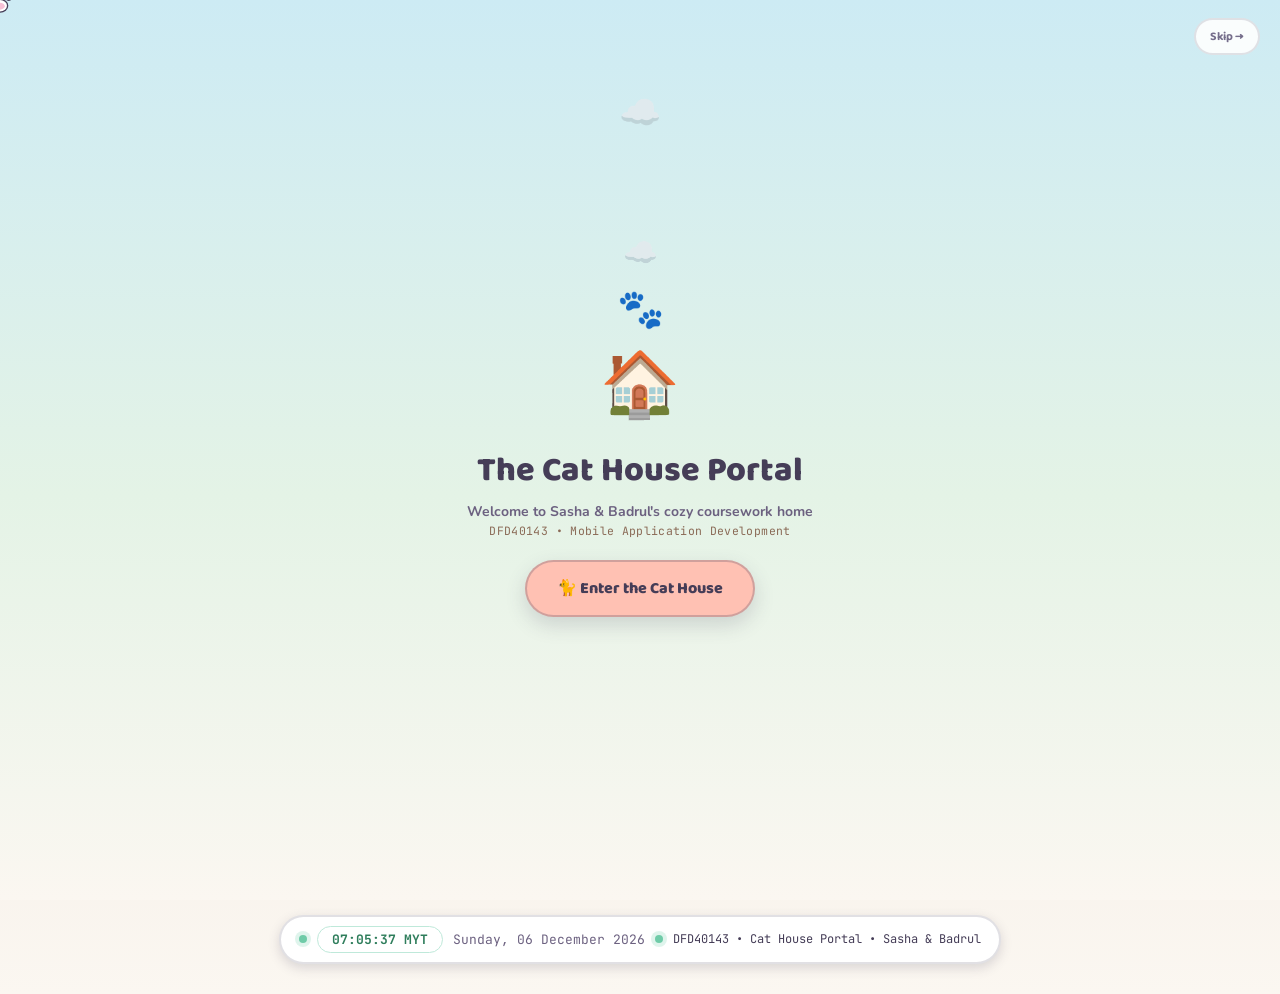
==== commit 93b5ce6c: "Add files via upload" ====
--- a/index.html
+++ b/index.html
@@ -1,570 +1,148 @@
-<!DOCTYPE html>
-<html lang="en">
-<head>
-<meta charset="UTF-8">
-<meta name="viewport" content="width=device-width, initial-scale=1.0">
-<title>Home — The Cat House Portal</title>
-<link rel="preconnect" href="https://fonts.googleapis.com">
-<link href="https://fonts.googleapis.com/css2?family=Baloo+2:wght@600;700;800&family=Nunito:wght@400;600;700;800&family=JetBrains+Mono:wght@500&display=swap" rel="stylesheet">
-<style>
-  :root{
-    --cream:#FBF7F1; --ink:#453D57;
-    --coral:#FFC1B3; --sun:#FFE9AE; --mint:#BFE9DA; --sky:#B9E4EA; --grape:#DCCFF2;
-    --cocoa:#8A6A56; --brick:#E2907B; --roof:#8A5A4E;
-    --shadow: rgba(69,61,87,.18);
-    --shadow-strong: rgba(69,61,87,.28);
-  }
-  *{ box-sizing:border-box; }
-  html,body{ margin:0; min-height:100%; color:var(--ink); font-family:'Nunito', sans-serif; }
-  body{
-    display:flex; flex-direction:column; min-height:100vh; position:relative; overflow-x:hidden;
-    background:linear-gradient(180deg, #CDEBF4 0%, #EAF6EE 38%, #FBF7F1 70%);
-  }
-
-  .blob{ position:fixed; border-radius:50%; filter:blur(6px); opacity:.5; pointer-events:none; z-index:0; animation:bob 9s ease-in-out infinite; }
-  .blob.sun{ width:120px; height:120px; background:radial-gradient(circle, #FFF3C4, #FFE9AE); top:40px; right:60px; opacity:.9; box-shadow:0 0 60px rgba(255,233,174,.7); }
-  .cloud{ position:fixed; opacity:.8; pointer-events:none; z-index:0; animation:drift-cloud linear infinite; font-size:36px; }
-  @keyframes bob{ 0%,100%{ transform:translateY(0); } 50%{ transform:translateY(-14px); } }
-  @keyframes drift-cloud{ from{ transform:translateX(-10vw);} to{ transform:translateX(110vw);} }
-
-  .grass{
-    position:fixed; left:0; right:0; bottom:0; height:120px; z-index:0; pointer-events:none;
-    background:linear-gradient(180deg, #DCF3DE 0%, #B8E4BE 100%);
-    border-top:4px solid #9BD2A4;
-  }
-  .flower{ position:fixed; bottom:18px; font-size:16px; z-index:0; pointer-events:none; opacity:.8; }
-
-  .site-nav{
-    position:sticky; top:0; left:0; right:0; z-index:20; display:flex; align-items:center; justify-content:space-between;
-    padding:16px 26px; background:rgba(251,247,241,.75); backdrop-filter:blur(8px); border-bottom:2px solid rgba(69,61,87,.12);
-  }
-  .home-btn{
-    display:inline-flex; align-items:center; gap:8px; text-decoration:none; color:var(--ink);
-    font-family:'Baloo 2', sans-serif; font-weight:700; font-size:16px;
-    background:var(--sun); border:2px solid rgba(69,61,87,.25); border-radius:999px; padding:8px 16px 8px 12px;
-    box-shadow:0 4px 14px var(--shadow); transition:transform .2s ease, box-shadow .2s ease;
-  }
-  .home-btn:hover{ transform:translateY(-3px) rotate(-4deg); box-shadow:0 8px 20px var(--shadow-strong); }
-  .nav-links{ display:flex; gap:10px; font-family:'Baloo 2', sans-serif; font-size:14px; }
-  .nav-links a{ color:var(--ink); text-decoration:none; padding:8px 16px; border-radius:999px; border:2px solid transparent; transition:border-color .2s ease, transform .2s ease, background .2s ease; }
-  .nav-links a:hover{ background:#fff; border-color:rgba(69,61,87,.2); transform:translateY(-2px); }
-  .nav-links a[aria-current="page"]{ background:var(--mint); border-color:rgba(69,61,87,.2); }
-  .nav-right{ display:flex; align-items:center; gap:12px; flex-wrap:wrap; }
-  .auth-hi{ font-family:'Baloo 2', sans-serif; font-weight:700; font-size:13px; color:#6c6180; }
-  .auth-link{
-    font-family:'Baloo 2', sans-serif; font-weight:700; font-size:13px; text-decoration:none; color:var(--ink);
-    background:#fff; border:2px solid rgba(69,61,87,.16); border-radius:999px; padding:7px 14px; cursor:pointer;
-    transition:transform .2s ease, background .2s ease;
-  }
-  .auth-link:hover{ transform:translateY(-2px); }
-  .auth-link-primary{ background:var(--coral); }
-
-  main{ flex:1; position:relative; z-index:2; }
-
-  .pop-in{ opacity:0; transform:translateY(18px) scale(.97); animation:pop .7s cubic-bezier(.2,1.2,.4,1) forwards; }
-  .pop-in.d1{ animation-delay:.05s; } .pop-in.d2{ animation-delay:.15s; }
-  .pop-in.d3{ animation-delay:.28s; } .pop-in.d4{ animation-delay:.4s; }
-  @keyframes pop{ to{ opacity:1; transform:translateY(0) scale(1); } }
-
-  /* ---------- HERO: the house facade ---------- */
-  .hero{ max-width:900px; margin:0 auto; text-align:center; padding:50px 24px 10px; position:relative; }
-  .badge{
-    display:inline-flex; align-items:center; gap:8px; font-family:'Baloo 2', sans-serif; font-size:13px;
-    background:var(--grape); color:var(--ink); border:2px solid rgba(69,61,87,.2); border-radius:999px;
-    padding:7px 16px; margin-bottom:18px; box-shadow:0 4px 12px var(--shadow);
-  }
-  h1{
-    font-family:'Baloo 2', sans-serif; font-weight:800; font-size:clamp(34px,6.4vw,58px); line-height:1.08; margin:0 0 10px;
-    color:var(--ink);
-  }
-  .lede{ font-size:16px; line-height:1.7; color:#5b5169; margin:0 auto 30px; max-width:560px; font-weight:600; }
-  .lede strong{ color:var(--ink); font-weight:800; }
-
-  /* the house illustration, built entirely from CSS shapes */
-  .house-wrap{ position:relative; max-width:520px; margin:10px auto 30px; }
-  .roof{
-    width:0; height:0; margin:0 auto;
-    border-left:170px solid transparent; border-right:170px solid transparent;
-    border-bottom:100px solid var(--roof);
-    filter:drop-shadow(0 8px 10px rgba(69,61,87,.2));
-  }
-  .roof::after{
-    content:'🐾'; position:absolute; top:-6px; left:50%; transform:translateX(-50%); font-size:20px;
-  }
-  .chimney{
-    position:absolute; top:6px; right:26%; width:26px; height:46px; background:var(--cocoa); border-radius:3px 3px 0 0;
-    box-shadow:0 4px 8px rgba(69,61,87,.2);
-  }
-  .smoke{ position:absolute; top:-10px; left:6px; font-size:14px; opacity:.55; animation:smokeUp 3s ease-in-out infinite; }
-  @keyframes smokeUp{ 0%{ transform:translateY(0); opacity:.5;} 100%{ transform:translateY(-24px); opacity:0;} }
-  .facade{
-    background:var(--brick); border-radius:0 0 18px 18px; padding:26px 30px 20px; position:relative;
-    box-shadow:0 14px 28px rgba(69,61,87,.22);
-  }
-  .windows{ display:flex; justify-content:space-between; margin-bottom:18px; }
-  .window{
-    width:70px; height:70px; background:linear-gradient(135deg, #BEE7F5, #8FCFE6); border:5px solid #fff; border-radius:8px;
-    position:relative; box-shadow:inset 0 0 0 2px rgba(69,61,87,.15);
-  }
-  .window::before, .window::after{ content:''; position:absolute; background:rgba(255,255,255,.7); }
-  .window::before{ left:50%; top:0; bottom:0; width:3px; transform:translateX(-50%); }
-  .window::after{ top:50%; left:0; right:0; height:3px; transform:translateY(-50%); }
-  .window .cat-peek{ position:absolute; bottom:2px; right:4px; font-size:22px; }
-  .door-wrap{ display:flex; justify-content:center; }
-  .door{
-    width:90px; height:110px; background:linear-gradient(180deg, #7A5142, #63402F); border-radius:45px 45px 6px 6px;
-    position:relative; box-shadow:0 6px 10px rgba(0,0,0,.15);
-  }
-  .cat-flap{
-    position:absolute; bottom:14px; left:50%; transform:translateX(-50%); width:34px; height:26px;
-    background:rgba(255,233,174,.9); border-radius:8px 8px 4px 4px; border:2px solid #fff;
-  }
-  .door-knob{ position:absolute; right:12px; top:50%; width:8px; height:8px; border-radius:50%; background:var(--sun); }
-  .step{ width:130px; height:14px; background:#D8C9B8; margin:0 auto; border-radius:0 0 8px 8px; }
-
-  .cta-row{ display:flex; gap:18px; justify-content:center; flex-wrap:wrap; margin:30px 0 44px; }
-  .btn{
-    position:relative; overflow:hidden; display:inline-flex; align-items:center; gap:8px; text-decoration:none;
-    font-family:'Baloo 2', sans-serif; font-weight:700; font-size:16px; color:var(--ink);
-    border:2px solid rgba(69,61,87,.25); border-radius:999px; padding:16px 30px;
-    box-shadow:0 6px 16px var(--shadow); background:#fff;
-    transition:transform .2s cubic-bezier(.3,1.4,.5,1), box-shadow .2s ease;
-    cursor:pointer;
-  }
-  .btn:hover{ transform:translateY(-4px); box-shadow:0 12px 26px var(--shadow-strong); }
-  .btn.primary{ background:var(--coral); font-size:17px; padding:18px 34px; animation:pulseGlow 2.6s ease-in-out infinite; }
-  .btn.mint{ background:var(--mint); }
-  @keyframes pulseGlow{ 0%,100%{ box-shadow:0 6px 16px var(--shadow); } 50%{ box-shadow:0 10px 30px rgba(232,142,125,.45); } }
-
-  .counter-card{
-    display:inline-flex; align-items:center; gap:14px; background:#fff; border:2px solid rgba(69,61,87,.14);
-    border-radius:999px; padding:12px 26px; box-shadow:0 8px 20px var(--shadow); font-family:'Baloo 2', sans-serif;
-  }
-  .counter-card .num{ font-size:26px; font-weight:800; color:var(--cocoa); }
-  .counter-card .lab{ font-size:12.5px; color:#6c6180; font-weight:700; text-align:left; }
-
-  section.block{ max-width:980px; margin:0 auto; padding:50px 24px; }
-  .block-head{ text-align:center; margin-bottom:38px; }
-  .block-head .eyebrow2{ font-family:'Baloo 2', sans-serif; font-size:12.5px; letter-spacing:.14em; text-transform:uppercase; color:var(--cocoa); margin-bottom:6px; }
-  .block-head h2{ font-family:'Baloo 2', sans-serif; font-weight:800; font-size:clamp(24px,4vw,34px); margin:0; }
-
-  .steps{ display:grid; grid-template-columns:repeat(auto-fit, minmax(220px,1fr)); gap:22px; }
-  .step-card{
-    background:#fff; border:2px solid rgba(69,61,87,.14); border-radius:22px; padding:26px;
-    box-shadow:0 8px 20px var(--shadow); position:relative; transition:transform .25s ease, box-shadow .25s ease;
-  }
-  .step-card:hover{ transform:translateY(-6px); box-shadow:0 16px 30px var(--shadow-strong); }
-  .step-num{
-    font-family:'Baloo 2', sans-serif; font-weight:800; font-size:13px; color:var(--cocoa);
-    background:var(--sun); display:inline-block; border-radius:999px; padding:4px 12px; margin-bottom:16px;
-  }
-  .step-card h3{ font-family:'Baloo 2', sans-serif; font-size:18px; margin:0 0 8px; }
-  .step-card p{ font-size:13.5px; line-height:1.6; color:#5b5169; margin:0; font-weight:600; }
-  .paw-trail{ text-align:center; font-size:20px; margin-top:10px; letter-spacing:14px; }
-  .paw-trail span{ display:inline-block; opacity:.25; animation:pawWalk 1.8s ease-in-out infinite; }
-  .paw-trail span:nth-child(1){ animation-delay:0s; } .paw-trail span:nth-child(2){ animation-delay:.15s; }
-  .paw-trail span:nth-child(3){ animation-delay:.3s; } .paw-trail span:nth-child(4){ animation-delay:.45s; } .paw-trail span:nth-child(5){ animation-delay:.6s; }
-  @keyframes pawWalk{ 0%,100%{ opacity:.2; transform:translateY(0); } 50%{ opacity:.7; transform:translateY(-5px); } }
-
-  .modules{ display:grid; grid-template-columns:repeat(auto-fit, minmax(260px,1fr)); gap:22px; }
-  .module-card{
-    background:#fff; border:2px solid rgba(69,61,87,.14); border-radius:24px; padding:30px;
-    box-shadow:0 8px 20px var(--shadow); transition:transform .25s ease, box-shadow .25s ease; text-decoration:none; color:var(--ink); display:block;
-  }
-  .module-card:hover{ transform:translateY(-6px); box-shadow:0 16px 30px var(--shadow-strong); }
-  .module-icon{ font-size:30px; margin-bottom:14px; }
-  .module-card h3{ font-family:'Baloo 2', sans-serif; font-size:19px; margin:0 0 8px; }
-  .module-card p{ font-size:13.5px; line-height:1.6; color:#5b5169; margin:0 0 14px; font-weight:600; }
-  .module-card .go{ font-family:'Baloo 2', sans-serif; font-weight:700; font-size:13px; color:var(--cocoa); }
-
-  footer{ padding:24px 24px 30px; display:flex; justify-content:center; position:relative; z-index:2; }
-  .stamp{
-    font-family:'JetBrains Mono', monospace; font-size:12px; color:var(--ink); letter-spacing:.03em;
-    display:flex; align-items:center; gap:10px; background:#fff; border:2px solid rgba(69,61,87,.16); border-radius:999px; padding:9px 18px;
-    box-shadow:0 4px 12px var(--shadow);
-  }
-  .stamp .dot{ width:8px; height:8px; border-radius:50%; background:#6FCBA8; box-shadow:0 0 0 4px rgba(111,203,168,.22); animation:blink 1.8s ease-in-out infinite; }
-  @keyframes blink{ 0%,100%{opacity:1;} 50%{opacity:.35;} }
-
-  @media (max-width:600px){
-    .site-nav{ padding:12px 14px; } .nav-links a{ padding:7px 11px; font-size:12px; }
-    .hero{ padding:36px 18px 10px; }
-    section.block{ padding:36px 18px; }
-    .roof{ border-left-width:120px; border-right-width:120px; border-bottom-width:70px; }
-    .facade{ padding:20px 18px 16px; }
-    .window{ width:52px; height:52px; }
-  }
-
-  /* ===== Cat Portal Core styling: cursor, click FX, loading orbit, auth nav ===== */
-  html{
-    cursor:url("data:image/svg+xml,%3Csvg xmlns='http://www.w3.org/2000/svg' width='30' height='30'%3E%3Ctext x='2' y='24' font-size='24'%3E%F0%9F%90%9F%3C/text%3E%3C/svg%3E") 8 16, auto;
-  }
-  a, button, .home-btn, .btn, .module-card, .step-card{
-    cursor:url("data:image/svg+xml,%3Csvg xmlns='http://www.w3.org/2000/svg' width='30' height='30'%3E%3Ctext x='2' y='24' font-size='24'%3E%F0%9F%90%9F%3C/text%3E%3C/svg%3E") 8 16, pointer;
-  }
-  .sound-toggle{
-    background:#fff; border:2px solid rgba(69,61,87,.2); border-radius:999px; width:38px; height:38px;
-    display:flex; align-items:center; justify-content:center; cursor:pointer; font-size:15px;
-    box-shadow:0 4px 10px rgba(69,61,87,.16); transition:transform .2s ease; flex-shrink:0;
-  }
-  .sound-toggle:hover{ transform:scale(1.12) rotate(-8deg); }
-  .sound-toggle:active{ transform:scale(.92); }
-  #roamKitten{ filter:drop-shadow(0 4px 6px rgba(69,61,87,.25)); user-select:none; }
-  #roamKitten.pounce{ animation:pounce .35s ease; }
-  @keyframes pounce{ 0%,100%{ transform:scale(1);} 50%{ transform:scale(1.35) rotate(-8deg);} }
-  .scratch-mark{ position:fixed; pointer-events:none; z-index:9999; font-size:20px; animation:scratchFade .9s ease forwards; transform:rotate(var(--rot)); }
-  @keyframes scratchFade{ 0%{ opacity:.9; } 100%{ opacity:0; transform:rotate(var(--rot)) translateY(-10px) scale(1.3); } }
-  .page-enter{
-    position:fixed; inset:0; z-index:999; background:var(--cream, #FBF7F1);
-    display:flex; align-items:center; justify-content:center;
-    animation:pageEnterFade 1.5s ease forwards; pointer-events:none;
-  }
-  @keyframes pageEnterFade{ 0%{ opacity:1; } 78%{ opacity:1; } 100%{ opacity:0; visibility:hidden; } }
-  .loading-orbit{ position:relative; width:170px; height:170px; }
-  .loading-orbit .yarn{ position:absolute; left:50%; top:50%; transform:translate(-50%,-50%); font-size:32px; z-index:2; }
-  .loading-orbit .cat-orbit{ position:absolute; left:50%; top:50%; width:0; height:0; }
-  .loading-orbit .cat-orbit.black{ animation:orbitSpin 1.15s linear infinite; }
-  .loading-orbit .cat-orbit.orange{ animation:orbitSpin 1.4s linear infinite reverse; }
-  .loading-orbit .cat-orbit span{ position:absolute; left:74px; top:-15px; font-size:26px; display:inline-block; }
-  @keyframes orbitSpin{ from{ transform:rotate(0deg);} to{ transform:rotate(360deg);} }
-  .paw-ring{ position:absolute; left:50%; top:50%; width:0; height:0; }
-  .paw-ring span{ position:absolute; font-size:14px; opacity:0; animation:pawAppear 1.5s ease forwards infinite; }
-  @keyframes pawAppear{ 0%,92%{ opacity:0; } 4%,88%{ opacity:.55; } 100%{ opacity:0; } }
-  @media (prefers-reduced-motion: reduce){
-    #roamKitten, .page-enter, .loading-orbit .cat-orbit, .paw-ring span{ animation:none !important; }
-  }
-</style>
-</head>
-<body>
-
-  <div class="page-enter" id="pageEnter">
-    <div class="loading-orbit">
-      <div class="cat-orbit black"><span>🐈‍⬛</span></div>
-      <div class="cat-orbit orange"><span>🐈</span></div>
-      <div class="yarn">🧶</div>
-    </div>
-  </div>
-
-  <div class="cloud" style="top:70px; animation-duration:60s;">☁️</div>
-  <div class="cloud" style="top:140px; animation-duration:80s; animation-delay:-20s; font-size:26px;">☁️</div>
-  <div class="blob sun" aria-hidden="true"></div>
-  <div class="flower" style="left:8%;">🌼</div>
-  <div class="flower" style="left:20%;">🌷</div>
-  <div class="flower" style="right:15%;">🌼</div>
-  <div class="flower" style="right:6%;">🌷</div>
-  <div class="grass" aria-hidden="true"></div>
-
-  <header class="site-nav">
-    <a href="index.html" class="home-btn" aria-label="Home">🐾 Home</a>
-    <div class="nav-right">
-      <nav class="nav-links">
-        <a href="index.html" aria-current="page">Home</a>
-        <a href="about.html">About Us</a>
-        <a href="jobsheet.html">Jobsheet</a>
-      </nav>
-      <button class="sound-toggle" id="soundToggle" type="button" aria-label="Toggle sound">🔊</button>
-      <span class="nav-right" id="authNavSlot" style="gap:8px;"></span>
-    </div>
-  </header>
-
-  <main>
-    <section class="hero">
-      <div class="badge pop-in d1">🐱 DFD40143 · Mobile Application Development</div>
-      <h1 class="pop-in d2">Welcome to the<br>Cat House.</h1>
-      <p class="lede pop-in d3">
-        This is the outside of our little cat house — the front door to everything <strong>Sasha</strong> and
-        <strong>Badrul</strong> built for our coursework. Step inside to visit the bedroom, the playroom, or head
-        straight up to the porch to log in.
-      </p>
-
-      <div class="house-wrap pop-in d3">
-        <div class="chimney"><span class="smoke">💨</span></div>
-        <div class="roof"></div>
-        <div class="facade">
-          <div class="windows">
-            <div class="window"><span class="cat-peek">🐈‍⬛</span></div>
-            <div class="window"><span class="cat-peek">🐈</span></div>
-          </div>
-          <div class="door-wrap">
-            <div class="door">
-              <div class="cat-flap"></div>
-              <div class="door-knob"></div>
-            </div>
-          </div>
-        </div>
-        <div class="step"></div>
-      </div>
-
-      <div class="cta-row pop-in d4">
-        <a href="jobsheet.html" class="btn primary">🐾 Go to the Playroom</a>
-        <a href="about.html" class="btn mint">🛏️ Peek in the Bedroom</a>
-      </div>
-      <div class="counter-card pop-in d4">
-        <span style="font-size:26px;">🐈</span>
-        <div>
-          <div class="num" id="jobCounter">0</div>
-          <div class="lab">Jobsheets to Chase</div>
-        </div>
-      </div>
-    </section>
-
-    <section class="block">
-      <div class="block-head">
-        <div class="eyebrow2">🐾 How It Works</div>
-        <h2>From upload to "all caught up."</h2>
-      </div>
-      <div class="steps">
-        <div class="step-card pop-in d1">
-          <span class="step-num">01</span>
-          <h3>🔑 Log In at the Door</h3>
-          <p>Register or log in first — the cat flap only opens for Sasha, Badrul, or the admin.</p>
-        </div>
-        <div class="step-card pop-in d2">
-          <span class="step-num">02</span>
-          <h3>🎾 Race in the Playroom</h3>
-          <p>Head to the Jobsheet page to submit your PDF, Live HTML, and code — and watch your cat race toward the yarn ball.</p>
-        </div>
-        <div class="step-card pop-in d3">
-          <span class="step-num">03</span>
-          <h3>📚 Land in the Library</h3>
-          <p>Once the admin publishes a submission, it shows up in the Library for anyone to browse.</p>
-        </div>
-      </div>
-      <div class="paw-trail"><span>🐾</span> <span>🐾</span> <span>🐾</span> <span>🐾</span> <span>🐾</span></div>
-    </section>
-
-    <section class="block">
-      <div class="block-head">
-        <div class="eyebrow2">🚪 Around the House</div>
-        <h2>Pick a room to visit.</h2>
-      </div>
-      <div class="modules">
-        <a href="about.html" class="module-card">
-          <div class="module-icon">🛏️</div>
-          <h3>The Bedroom</h3>
-          <p>Meet Sasha and Badrul — cozy profile cards with a yarn ball hanging above each one.</p>
-          <span class="go">Peek Inside →</span>
-        </a>
-        <a href="jobsheet.html" class="module-card">
-          <div class="module-icon">🎾</div>
-          <h3>The Playroom</h3>
-          <p>Race, tick off jobsheets, submit files once logged in, and browse the published Library.</p>
-          <span class="go">Let's Play →</span>
-        </a>
-      </div>
-    </section>
-  </main>
-
-  <footer>
-    <div class="stamp">
-      <span class="dot" aria-hidden="true"></span>
-      <span id="clock">--:--:--</span>
-      <span>·</span>
-      <span id="dateline">Loading Malaysia date…</span>
-    </div>
-  </footer>
-
-<script>
-  (function(){
-    const el = document.getElementById('jobCounter');
-    const target = 24;
-    let current = 0;
-    const step = () => {
-      current += 1;
-      el.textContent = current;
-      if (current < target) requestAnimationFrame(() => setTimeout(step, 45));
-    };
-    setTimeout(step, 400);
-  })();
-
-  const clockEl = document.getElementById('clock');
-  const dateEl = document.getElementById('dateline');
-  const TZ = 'Asia/Kuala_Lumpur';
-  const timeFmt = new Intl.DateTimeFormat('en-MY', { timeZone: TZ, hour:'2-digit', minute:'2-digit', second:'2-digit', hour12:false });
-  const dateFmt = new Intl.DateTimeFormat('en-MY', { timeZone: TZ, weekday:'long', day:'2-digit', month:'long', year:'numeric' });
-  function tick(){ const now = new Date(); clockEl.textContent = timeFmt.format(now) + ' MYT'; dateEl.textContent = dateFmt.format(now); }
-  tick(); setInterval(tick, 1000);
-</script>
-
-<script>
-  // ===================================================================
-  // Cat Portal Core — shared auth, data, sound, cursor & loading system
-  // Runs on every page. Data lives in this browser's localStorage only.
-  // ===================================================================
-  (function(){
-    const TOTAL_JOBS = 24;
-
-    function seed(){
-      if (!localStorage.getItem('users')){
-        localStorage.setItem('users', JSON.stringify({
-          sasha:  { password:'sasha',  role:'student', name:'Sasha'  },
-          badrul: { password:'badrul', role:'student', name:'Badrul' },
-          admin:  { password:'admin123', role:'admin', name:'Admin' }
-        }));
-      }
-      if (!localStorage.getItem('pendingRequests')) localStorage.setItem('pendingRequests', '[]');
-      if (!localStorage.getItem('libraryEntries')) localStorage.setItem('libraryEntries', '[]');
-      ['sasha','badrul'].forEach(u => {
-        if (!localStorage.getItem('jobsheet_status_' + u)) localStorage.setItem('jobsheet_status_' + u, JSON.stringify(new Array(TOTAL_JOBS).fill(false)));
-        if (!localStorage.getItem('jobsheet_submissions_' + u)) localStorage.setItem('jobsheet_submissions_' + u, JSON.stringify(new Array(TOTAL_JOBS).fill(null).map(() => ({ pdf:null, html:null, code:null, dueDate:null }))));
-      });
-    }
-    seed();
-
-      const u = JSON.parse(localStorage.getItem('users') || 'null');
-    if (u && u.admin) { u.admin.name = 'Mohd Shukri Bin Muhamad Husin'; localStorage.setItem('users', JSON.stringify(u)); }
-
-    window.CatData = {
-      TOTAL_JOBS,
-      getUsers(){ return JSON.parse(localStorage.getItem('users') || '{}'); },
-      saveUsers(u){ localStorage.setItem('users', JSON.stringify(u)); },
-      getPending(){ return JSON.parse(localStorage.getItem('pendingRequests') || '[]'); },
-      savePending(p){ localStorage.setItem('pendingRequests', JSON.stringify(p)); },
-      getLibrary(){ return JSON.parse(localStorage.getItem('libraryEntries') || '[]'); },
-      saveLibrary(l){ localStorage.setItem('libraryEntries', JSON.stringify(l)); },
-      getStatus(u){ return JSON.parse(localStorage.getItem('jobsheet_status_' + u) || 'null') || new Array(TOTAL_JOBS).fill(false); },
-      saveStatus(u, arr){ localStorage.setItem('jobsheet_status_' + u, JSON.stringify(arr)); },
-      getSubs(u){ return JSON.parse(localStorage.getItem('jobsheet_submissions_' + u) || 'null') || new Array(TOTAL_JOBS).fill(null).map(() => ({ pdf:null, html:null, code:null, dueDate:null })); },
-      saveSubs(u, arr){ localStorage.setItem('jobsheet_submissions_' + u, JSON.stringify(arr)); },
-      getSession(){ return localStorage.getItem('loggedInUser'); },
-      setSession(u){ localStorage.setItem('loggedInUser', u); },
-      clearSession(){ localStorage.removeItem('loggedInUser'); }
-    };
-
-    function renderAuthSlot(){
-      const slot = document.getElementById('authNavSlot');
-      if (!slot) return;
-      const uname = CatData.getSession();
-      const users = CatData.getUsers();
-      if (uname && users[uname]){
-        const u = users[uname];
-        slot.innerHTML = `
-          <span class="auth-hi">Hi, ${u.name} 👋</span>
-          <a href="dashboard.html" class="auth-link">Dashboard</a>
-          <button type="button" class="auth-link auth-logout" id="logoutBtn">Log out</button>
-        `;
-        const logoutBtn = document.getElementById('logoutBtn');
-        if (logoutBtn) logoutBtn.addEventListener('click', () => {
-          CatData.clearSession();
-          window.location.href = 'index.html';
-        });
-      } else {
-        slot.innerHTML = `
-          <a href="login.html" class="auth-link">Log in</a>
-          <a href="register.html" class="auth-link auth-link-primary">Register</a>
-        `;
-      }
-    }
-    document.addEventListener('DOMContentLoaded', renderAuthSlot);
-
-
-    const SOUND_KEY = 'catSoundEnabled';
-    let soundOn = localStorage.getItem(SOUND_KEY) !== 'off';
-
- const meowAudio = new Audio('meow.mp3');
-meowAudio.preload = 'auto';
-let meowStopTimer = null;
-
-function playMeowSound(){
-  if (!soundOn) return;
-
-  // cancel any pending stop-timer from a previous click
-  if (meowStopTimer) clearTimeout(meowStopTimer);
-
-  meowAudio.pause();
-  meowAudio.currentTime = 0;   // always restart from the beginning
-  meowAudio.play().catch(()=>{});
-
-  // cut playback short so the 21-second file behaves like a quick click sound
-  meowStopTimer = setTimeout(() => {
-    meowAudio.pause();
-    meowAudio.currentTime = 0;
-  }, 1000); // plays only the first 1 second — adjust this number if needed
-}
-
-// keep old function names so nothing else in the code breaks
-function playMeow(){ playMeowSound(); }
-function playMew(){ playMeowSound(); }
-function playScratch(){ playMeowSound(); }
-function playPurr(){ playMeowSound(); }
-function playRandomClickSound(){ playMeowSound(); }
-
-    const clickSounds = [playMeow, playMew, playScratch];
-    function playRandomClickSound(){ if (!soundOn) return; clickSounds[Math.floor(Math.random() * clickSounds.length)](); }
-    window.catPlayMeow = playMeow;
-    window.catPlayMew = playMew;
-    window.catPlayScratch = playScratch;
-    window.catPlayPurr = function(){ if (soundOn) playPurr(); };
-    window.catPlayRandom = playRandomClickSound;
-
-    document.addEventListener('DOMContentLoaded', () => {
-      const toggle = document.getElementById('soundToggle');
-      if (toggle){
-        toggle.textContent = soundOn ? '🔊' : '🔇';
-        toggle.addEventListener('click', () => {
-          soundOn = !soundOn;
-          localStorage.setItem(SOUND_KEY, soundOn ? 'on' : 'off');
-          toggle.textContent = soundOn ? '🔊' : '🔇';
-          if (soundOn) playMew();
-        });
-      }
-    });
-
-    document.addEventListener('click', (e) => {
-      if (e.target.closest('input, textarea, .sound-toggle')) return;
-      const mark = document.createElement('span');
-      mark.className = 'scratch-mark';
-      mark.innerHTML = '🐾';
-      mark.style.left = (e.clientX - 14) + 'px';
-      mark.style.top = (e.clientY - 14) + 'px';
-      mark.style.setProperty('--rot', (Math.random() * 40 - 20) + 'deg');
-      document.body.appendChild(mark);
-      setTimeout(() => mark.remove(), 900);
-      playRandomClickSound();
-    });
-
-    const kitten = document.createElement('div');
-    kitten.id = 'roamKitten';
-    kitten.textContent = '🐈';
-    Object.assign(kitten.style, { position:'fixed', fontSize:'26px', zIndex:35, pointerEvents:'none', left:'70vw', top:'82vh' });
-    document.body.appendChild(kitten);
-    let mx = window.innerWidth * 0.7, my = window.innerHeight * 0.82;
-    let kx = mx, ky = my;
-    window.addEventListener('mousemove', (e) => { mx = e.clientX; my = e.clientY; });
-    window.addEventListener('touchmove', (e) => { if (e.touches[0]){ mx = e.touches[0].clientX; my = e.touches[0].clientY; } }, { passive:true });
-    (function loop(){
-      kx += (mx - kx - 46) * 0.045;
-      ky += (my - ky + 46) * 0.045;
-      kitten.style.left = kx + 'px';
-      kitten.style.top = ky + 'px';
-      requestAnimationFrame(loop);
-    })();
-    document.addEventListener('click', () => {
-      kitten.classList.remove('pounce');
-      void kitten.offsetWidth;
-      kitten.classList.add('pounce');
-    });
-
-    const enter = document.getElementById('pageEnter');
-    if (enter){
-      const ring = document.createElement('div');
-      ring.className = 'paw-ring';
-      const steps = 14;
-      for (let i = 0; i < steps; i++){
-        const ang = (i / steps) * 360;
-        const rad = ang * Math.PI / 180;
-        const r = 78;
-        const x = Math.cos(rad) * r, y = Math.sin(rad) * r;
-        const paw = document.createElement('span');
-        paw.textContent = '🐾';
-        paw.style.transform = `translate(${x}px, ${y}px) rotate(${ang + 90}deg)`;
-        paw.style.animationDelay = (i / steps) * 0.9 + 's';
-        ring.appendChild(paw);
-      }
-      enter.appendChild(ring);
-      setTimeout(() => enter.remove(), 1500);
-    }
-  })();
-</script>
-</body>
-</html>
+<!DOCTYPE html>
+<html lang="en">
+<head>
+<meta charset="UTF-8">
+<meta name="viewport" content="width=device-width, initial-scale=1.0">
+<title>Home — The Cat House Portal</title>
+<link rel="preconnect" href="https://fonts.googleapis.com">
+<link href="https://fonts.googleapis.com/css2?family=Baloo+2:wght@600;700;800&family=Nunito:wght@400;600;700;800&family=JetBrains+Mono:wght@500&display=swap" rel="stylesheet">
+<link rel="stylesheet" href="shared-core.css">
+<style>
+  body{
+    display:flex; flex-direction:column; min-height:100vh; position:relative; overflow-x:hidden;
+    background:linear-gradient(180deg, #CDEBF4 0%, #F0E8DF 45%, #FBF7F1 100%);
+  }
+  main{ flex:1; padding:30px 24px; display:flex; flex-direction:column; align-items:center; }
+  .hero{ text-align:center; max-width:900px; margin:20px auto 30px; }
+  .cat-house{ font-size:clamp(70px,16vw,110px); line-height:1; margin-bottom:10px; filter:drop-shadow(0 6px 16px rgba(69,61,87,.15)); }
+  .hero h1{ font-family:var(--font-display); font-weight:800; font-size:clamp(28px,6vw,42px); color:var(--ink); margin:0 0 8px; }
+  .hero p{ font-family:var(--font-body); font-size:clamp(15px,3vw,18px); color:var(--ink-soft); max-width:600px; margin:0 auto; line-height:1.6; }
+  .course-tag{ display:inline-block; font-family:var(--font-mono); font-size:13px; color:var(--cocoa); background:#fff; border:2px solid rgba(69,61,87,.14); border-radius:var(--r-pill); padding:6px 14px; margin:14px 0; }
+  .house-grid{ display:grid; grid-template-columns:repeat(auto-fit, minmax(220px,1fr)); gap:20px; width:100%; max-width:800px; margin-top:10px; }
+  .room-card{
+    background:#fff; border:2px solid rgba(69,61,87,.14); border-radius:var(--r-lg); padding:22px 20px; text-align:center;
+    box-shadow:0 6px 18px var(--shadow); transition:transform .25s ease, box-shadow .25s ease; text-decoration:none; color:inherit;
+  }
+  .room-card:hover{ transform:translateY(-5px); box-shadow:0 12px 28px var(--shadow-strong); }
+  .room-card .icon{ font-size:40px; margin-bottom:8px; }
+  .room-card h2{ font-family:var(--font-display); font-weight:700; font-size:17px; color:var(--ink); margin:0 0 6px; }
+  .room-card p{ font-size:13.5px; color:var(--ink-soft); margin:0; line-height:1.5; }
+  .room-card.about{ border-top:6px solid var(--mint); }
+  .room-card.jobsheet{ border-top:6px solid var(--sun); }
+  .room-card.library{ border-top:6px solid var(--grape); }
+  .room-card.dashboard{ border-top:6px solid var(--coral); }
+  /* Intro screen clouds */
+  .intro-sky-cloud:nth-child(1){ top:10%; animation-delay:0s; }
+  .intro-sky-cloud:nth-child(2){ top:26%; animation-delay:-10s; font-size:28px; }
+  .intro-sky-cloud:nth-child(3){ top:42%; animation-delay:-20s; font-size:30px; }
+</style>
+</head>
+<body>
+
+<!-- ===================== INTRO SCREEN (only on index.html) ===================== -->
+<div id="catIntro">
+  <span class="intro-sky-cloud">☁️</span>
+  <span class="intro-sky-cloud">☁️</span>
+  <span class="intro-sky-cloud">☁️</span>
+  <button type="button" class="skip-intro" id="skipIntro">Skip →</button>
+  <div class="intro-paw">🐾</div>
+  <div class="intro-house">🏠</div>
+  <h1 class="intro-title">The Cat House Portal</h1>
+  <p class="intro-sub">Welcome to Sasha & Badrul's cozy coursework home</p>
+  <p class="intro-course">DFD40143 • Mobile Application Development</p>
+  <button type="button" class="enter-btn" id="enterBtn">🐈 Enter the Cat House</button>
+</div>
+
+<!-- ===================== PAGE LOADING ORBIT ===================== -->
+<div id="pageEnter" class="page-enter">
+  <div class="loading-orbit">
+    <div class="cat-orbit black"><span>🐈‍⬛</span></div>
+    <div class="cat-orbit orange"><span>🐈</span></div>
+    <div class="yarn">🧶</div>
+  </div>
+</div>
+
+<!-- ===================== NAVIGATION ===================== -->
+<nav class="site-nav">
+  <div class="nav-left">
+    <a href="index.html" class="home-btn">🏡 Cat House</a>
+    <span class="room-badge">🏠 Main Hall</span>
+  </div>
+  <div class="nav-links">
+    <a href="index.html" aria-current="page">Home</a>
+    <a href="about.html">About</a>
+    <a href="jobsheet.html">Jobsheet</a>
+  </div>
+  <div class="nav-right">
+    <button type="button" id="soundToggle" class="sound-toggle" title="Toggle meow sound"></button>
+    <span id="authNavSlot"></span>
+  </div>
+</nav>
+
+<main>
+  <section class="hero">
+    <div class="cat-house">🏠🐈</div>
+    <h1>Welcome to The Cat House</h1>
+    <p>Your cozy coursework portal for DFD40143 — Mobile Application Development. Explore, track progress, and manage your work — all in one warm place.</p>
+    <span class="course-tag">DFD40143 • Session 2025/26</span>
+  </section>
+
+  <div class="house-grid">
+    <a href="about.html" class="room-card about" data-hover-card>
+      <div class="hover-card">Meet Sasha & Badrul</div>
+      <div class="icon">🛏️</div>
+      <h2>About Us</h2>
+      <p>Who lives in the Cat House</p>
+    </a>
+    <a href="jobsheet.html" class="room-card jobsheet" data-hover-card>
+      <div class="hover-card">24 Jobsheets to complete</div>
+      <div class="icon">📝</div>
+      <h2>Jobsheet</h2>
+      <p>Checklist & progress race</p>
+    </a>
+    <a href="library.html" class="room-card library" data-hover-card>
+      <div class="hover-card">Published coursework</div>
+      <div class="icon">📚</div>
+      <h2>Library</h2>
+      <p>View submitted work</p>
+    </a>
+    <a href="dashboard.html" class="room-card dashboard" data-hover-card>
+      <div class="hover-card">Upload & manage</div>
+      <div class="icon">🗂️</div>
+      <h2>Dashboard</h2>
+      <p>Your personal workspace</p>
+    </a>
+  </div>
+</main>
+
+<footer>
+  <div class="stamp"><span class="dot"></span>DFD40143 • Cat House Portal • Sasha & Badrul</div>
+</footer>
+
+<script src="shared-core.js"></script>
+<script>
+// Intro screen logic
+(function(){
+  const intro = document.getElementById('catIntro');
+  const enterBtn = document.getElementById('enterBtn');
+  const skipBtn = document.getElementById('skipIntro');
+  const hasSeenIntro = sessionStorage.getItem('catIntroSeen');
+  const reduceMotion = window.matchMedia && window.matchMedia('(prefers-reduced-motion: reduce)').matches;
+
+  function dismissIntro(){
+    intro.classList.add('hide');
+    sessionStorage.setItem('catIntroSeen', 'yes');
+  }
+
+  if (hasSeenIntro || reduceMotion){
+    intro.style.display = 'none';
+  } else {
+    enterBtn.addEventListener('click', dismissIntro);
+    skipBtn.addEventListener('click', dismissIntro);
+    // Auto-dismiss after 12s if no click
+    setTimeout(dismissIntro, 12000);
+  }
+})();
+</script>
+</body>
+</html>
--- a/shared-core.css
+++ b/shared-core.css
@@ -0,0 +1,181 @@
+/* ===================================================================
+   Cat House Portal — Shared Core Stylesheet
+   =================================================================== */
+:root{
+  --cream:#FBF7F1;
+  --ink:#453D57;
+  --ink-soft:#6c6180;
+  --coral:#FFC1B3;
+  --sun:#FFE9AE;
+  --mint:#BFE9DA;
+  --sky:#B9E4EA;
+  --grape:#DCCFF2;
+  --leaf:#AEE3B8;
+  --pink:#F7C9DA;
+  --cocoa:#8A6A56;
+  --brick:#E2907B;
+  --roof:#8A5A4E;
+  --shadow: rgba(69,61,87,.18);
+  --shadow-strong: rgba(69,61,87,.28);
+  --r-sm:12px;
+  --r-md:18px;
+  --r-lg:26px;
+  --r-pill:999px;
+  --font-display:'Baloo 2', sans-serif;
+  --font-body:'Nunito', sans-serif;
+  --font-mono:'JetBrains Mono', monospace;
+}
+*{ box-sizing:border-box; }
+html,body{ margin:0; min-height:100%; color:var(--ink); font-family:var(--font-body); }
+* { cursor: none !important; }
+#cat-cursor {
+  position:fixed; top:0; left:0; width:32px; height:32px;
+  background-image: url("data:image/svg+xml,<svg xmlns='http://www.w3.org/2000/svg' viewBox='0 0 64 72'><g fill='%23453D57'><ellipse cx='32' cy='49' rx='19' ry='16'/><ellipse cx='13' cy='26' rx='10' ry='12'/><ellipse cx='25' cy='13' rx='10' ry='12'/><ellipse cx='40' cy='13' rx='10' ry='12'/><ellipse cx='52' cy='26' rx='10' ry='12'/></g><g fill='%23ffffff'><ellipse cx='32' cy='49' rx='16' ry='13'/><ellipse cx='13' cy='26' rx='7.5' ry='9.5'/><ellipse cx='25' cy='14' rx='7.5' ry='9.5'/><ellipse cx='40' cy='14' rx='7.5' ry='9.5'/><ellipse cx='52' cy='26' rx='7.5' ry='9.5'/></g><g fill='%23F7C1D6'><ellipse cx='32' cy='50' rx='11' ry='8'/><ellipse cx='13' cy='27' rx='5' ry='6.5'/><ellipse cx='25' cy='15' rx='5' ry='6.5'/><ellipse cx='40' cy='15' rx='5' ry='6.5'/><ellipse cx='52' cy='27' rx='5' ry='6.5'/></g></svg>");
+  background-size:contain; background-repeat:no-repeat; background-position:center;
+  pointer-events:none; z-index:9999; transform:translate(-50%,-50%);
+  animation:pawWiggle 0.6s ease-in-out infinite;
+}
+#cat-cursor.hovering{ animation:none; transform:translate(-50%,-50%) scale(1.3); }
+#cat-cursor.pressed{ animation:none; transform:translate(-50%,-50%) scale(0.85); }
+@keyframes pawWiggle {
+  0%,100%{ transform:translate(-50%,-50%) rotate(0deg) scale(1); }
+  50%{ transform:translate(-50%,-50%) rotate(-12deg) scale(1.08); }
+}
+@media (prefers-reduced-motion: reduce){
+  #cat-cursor{ animation:none !important; }
+}
+.site-nav{
+  position:sticky; top:0; left:0; right:0; z-index:20; display:flex; align-items:center; justify-content:space-between;
+  padding:14px 26px; background:rgba(251,247,241,.8); backdrop-filter:blur(8px); border-bottom:2px solid rgba(69,61,87,.12);
+  gap:12px; flex-wrap:wrap;
+}
+.nav-left{ display:flex; align-items:center; gap:10px; flex-wrap:wrap; }
+.home-btn{
+  display:inline-flex; align-items:center; gap:8px; text-decoration:none; color:var(--ink);
+  font-family:var(--font-display); font-weight:700; font-size:15px;
+  background:var(--sun); border:2px solid rgba(69,61,87,.25); border-radius:var(--r-pill); padding:8px 16px 8px 12px;
+  box-shadow:0 4px 14px var(--shadow); transition:transform .2s ease, box-shadow .2s ease;
+}
+.home-btn:hover{ transform:translateY(-3px) rotate(-4deg); box-shadow:0 8px 20px var(--shadow-strong); }
+.room-badge{
+  display:inline-flex; align-items:center; gap:6px; font-family:var(--font-display); font-weight:700; font-size:11.5px;
+  color:var(--cocoa); background:#fff; border:2px solid rgba(69,61,87,.14); border-radius:var(--r-pill);
+  padding:5px 12px; white-space:nowrap;
+}
+.nav-links{ display:flex; gap:8px; font-family:var(--font-display); font-size:14px; }
+.nav-links a{ color:var(--ink); text-decoration:none; padding:8px 15px; border-radius:var(--r-pill); border:2px solid transparent; transition:border-color .2s ease, transform .2s ease, background .2s ease; }
+.nav-links a:hover{ background:#fff; border-color:rgba(69,61,87,.2); transform:translateY(-2px); }
+.nav-links a[aria-current="page"]{ background:var(--mint); border-color:rgba(69,61,87,.2); }
+.nav-right{ display:flex; align-items:center; gap:12px; flex-wrap:wrap; }
+.auth-hi{ font-family:var(--font-display); font-weight:700; font-size:13px; color:var(--ink-soft); }
+.auth-link{
+  font-family:var(--font-display); font-weight:700; font-size:13px; text-decoration:none; color:var(--ink);
+  background:#fff; border:2px solid rgba(69,61,87,.16); border-radius:var(--r-pill); padding:7px 14px; cursor:pointer;
+  transition:transform .2s ease, background .2s ease;
+}
+.auth-link:hover{ transform:translateY(-2px); }
+.auth-link-primary{ background:var(--coral); }
+.sound-toggle{
+  background:#fff; border:2px solid rgba(69,61,87,.2); border-radius:var(--r-pill); width:38px; height:38px;
+  display:flex; align-items:center; justify-content:center; cursor:pointer; font-size:15px;
+  box-shadow:0 4px 10px rgba(69,61,87,.16); transition:transform .2s ease; flex-shrink:0;
+}
+.sound-toggle:hover{ transform:scale(1.12) rotate(-8deg); }
+.sound-toggle:active{ transform:scale(.92); }
+footer{ padding:24px 24px 30px; display:flex; justify-content:center; position:relative; z-index:2; }
+.stamp{ font-family:var(--font-mono); font-size:12px; color:var(--ink); display:flex; align-items:center; gap:10px; background:#fff; border:2px solid rgba(69,61,87,.16); border-radius:var(--r-pill); padding:9px 18px; box-shadow:0 4px 12px var(--shadow); }
+.stamp .dot{ width:8px; height:8px; border-radius:50%; background:#6FCBA8; box-shadow:0 0 0 4px rgba(111,203,168,.22); animation:blink 1.8s ease-in-out infinite; }
+@keyframes blink{ 0%,100%{opacity:1;} 50%{opacity:.35;} }
+@media (max-width:600px){
+  .site-nav{ padding:10px 14px; }
+  .nav-links a{ padding:7px 11px; font-size:12px; }
+  .room-badge{ font-size:10.5px; padding:4px 9px; }
+}
+.scratch-mark{ position:fixed; pointer-events:none; z-index:9999; font-size:20px; animation:scratchFade .9s ease forwards; transform:rotate(var(--rot)); }
+@keyframes scratchFade{ 0%{ opacity:.9; } 100%{ opacity:0; transform:rotate(var(--rot)) translateY(-10px) scale(1.3); } }
+#roamKitten{
+  position:fixed; bottom:10px; left:-60px; font-size:26px; z-index:35; pointer-events:none;
+  filter:drop-shadow(0 4px 6px rgba(69,61,87,.25)); user-select:none;
+}
+#roamKitten.walking{ animation:kittenWalk 9s linear forwards; }
+@keyframes kittenWalk{
+  0%{ left:-60px; transform:scaleX(1); }
+  48%{ left:calc(100vw + 60px); transform:scaleX(1); }
+  50%{ left:calc(100vw + 60px); transform:scaleX(-1); }
+  98%{ left:-60px; transform:scaleX(-1); }
+  100%{ left:-60px; transform:scaleX(-1); }
+}
+.page-enter{
+  position:fixed; inset:0; z-index:999; background:var(--cream);
+  display:flex; align-items:center; justify-content:center;
+  animation:pageEnterFade 1.5s ease forwards; pointer-events:none;
+}
+@keyframes pageEnterFade{ 0%{ opacity:1; } 78%{ opacity:1; } 100%{ opacity:0; visibility:hidden; } }
+.loading-orbit{ position:relative; width:170px; height:170px; }
+.loading-orbit .yarn{ position:absolute; left:50%; top:50%; transform:translate(-50%,-50%); font-size:32px; z-index:2; }
+.loading-orbit .cat-orbit{ position:absolute; left:50%; top:50%; width:0; height:0; }
+.loading-orbit .cat-orbit.black{ animation:orbitSpin 1.15s linear infinite; }
+.loading-orbit .cat-orbit.orange{ animation:orbitSpin 1.4s linear infinite reverse; }
+.loading-orbit .cat-orbit span{ position:absolute; left:74px; top:-15px; font-size:26px; display:inline-block; }
+@keyframes orbitSpin{ from{ transform:rotate(0deg);} to{ transform:rotate(360deg);} }
+.paw-ring{ position:absolute; left:50%; top:50%; width:0; height:0; }
+.paw-ring span{ position:absolute; font-size:14px; opacity:0; animation:pawAppear 1.5s ease forwards infinite; }
+@keyframes pawAppear{ 0%,92%{ opacity:0; } 4%,88%{ opacity:.55; } 100%{ opacity:0; } }
+.hover-card-wrap{ position:relative; display:inline-block; }
+.hover-card{
+  position:absolute; bottom:calc(100% + 10px); left:50%; transform:translateX(-50%) translateY(6px);
+  background:#fff; border:2px solid rgba(69,61,87,.18); border-radius:var(--r-md); padding:9px 14px;
+  font-family:var(--font-display); font-weight:700; font-size:12.5px; color:var(--ink); white-space:nowrap;
+  box-shadow:0 10px 22px var(--shadow-strong); opacity:0; pointer-events:none; transition:opacity .2s ease, transform .2s ease;
+  z-index:15;
+}
+[data-hover-card]:hover .hover-card{ opacity:1; transform:translateX(-50%) translateY(0); }
+#catIntro{
+  position:fixed; inset:0; z-index:2000; overflow:hidden;
+  display:flex; align-items:center; justify-content:center; flex-direction:column; text-align:center;
+  background:linear-gradient(180deg, #CDEBF4 0%, #E4F3E6 55%, #FBF7F1 100%);
+  transition:opacity .6s ease, visibility .6s ease;
+}
+#catIntro.hide{ opacity:0; visibility:hidden; pointer-events:none; }
+.intro-sky-cloud{ position:absolute; opacity:.8; font-size:34px; animation:introDrift 30s linear infinite; }
+@keyframes introDrift{ from{ transform:translateX(-15vw);} to{ transform:translateX(115vw);} }
+.intro-paw{ font-size:38px; opacity:0; animation:introPawIn .6s ease forwards .1s; margin-bottom:6px; }
+.intro-house{
+  font-size:64px; opacity:0; transform:translateY(14px) scale(.9);
+  animation:introHouseIn .7s cubic-bezier(.2,1.2,.4,1) forwards .5s;
+}
+@keyframes introPawIn{ to{ opacity:1; } }
+@keyframes introHouseIn{ to{ opacity:1; transform:translateY(0) scale(1); } }
+.intro-title{
+  font-family:var(--font-display); font-weight:800; font-size:clamp(22px,5vw,34px); color:var(--ink); margin:14px 0 4px;
+  opacity:0; transform:translateY(10px); animation:introTextIn .6s ease forwards 1s;
+}
+.intro-sub{
+  font-family:var(--font-body); font-weight:700; font-size:14px; color:var(--ink-soft); margin:0 0 2px;
+  opacity:0; transform:translateY(10px); animation:introTextIn .6s ease forwards 1.3s;
+}
+.intro-course{
+  font-family:var(--font-mono); font-size:11.5px; color:var(--cocoa); margin:0 0 22px; letter-spacing:.03em;
+  opacity:0; transform:translateY(10px); animation:introTextIn .6s ease forwards 1.55s;
+}
+@keyframes introTextIn{ to{ opacity:1; transform:translateY(0); } }
+.enter-btn{
+  opacity:0; transform:translateY(10px); animation:introTextIn .6s ease forwards 1.85s;
+  display:inline-flex; align-items:center; gap:8px; font-family:var(--font-display); font-weight:800; font-size:16px;
+  color:var(--ink); background:var(--coral); border:2px solid rgba(69,61,87,.25); border-radius:var(--r-pill);
+  padding:14px 30px; box-shadow:0 8px 20px var(--shadow); cursor:pointer; text-decoration:none;
+  transition:transform .2s ease, box-shadow .2s ease;
+}
+.enter-btn:hover{ transform:translateY(-3px); box-shadow:0 12px 26px var(--shadow-strong); }
+.skip-intro{
+  position:absolute; top:18px; right:20px; font-family:var(--font-display); font-weight:700; font-size:12px; color:var(--ink-soft);
+  background:#fff; border:2px solid rgba(69,61,87,.16); border-radius:var(--r-pill); padding:7px 14px; cursor:pointer;
+  opacity:.9;
+}
+.skip-intro:hover{ opacity:1; }
+@media (prefers-reduced-motion: reduce){
+  #roamKitten, .page-enter, .loading-orbit .cat-orbit, .paw-ring span,
+  .intro-sky-cloud, .intro-paw, .intro-house, .intro-title, .intro-sub, .intro-course, .enter-btn{
+    animation:none !important; opacity:1 !important; transform:none !important;
+  }
+}
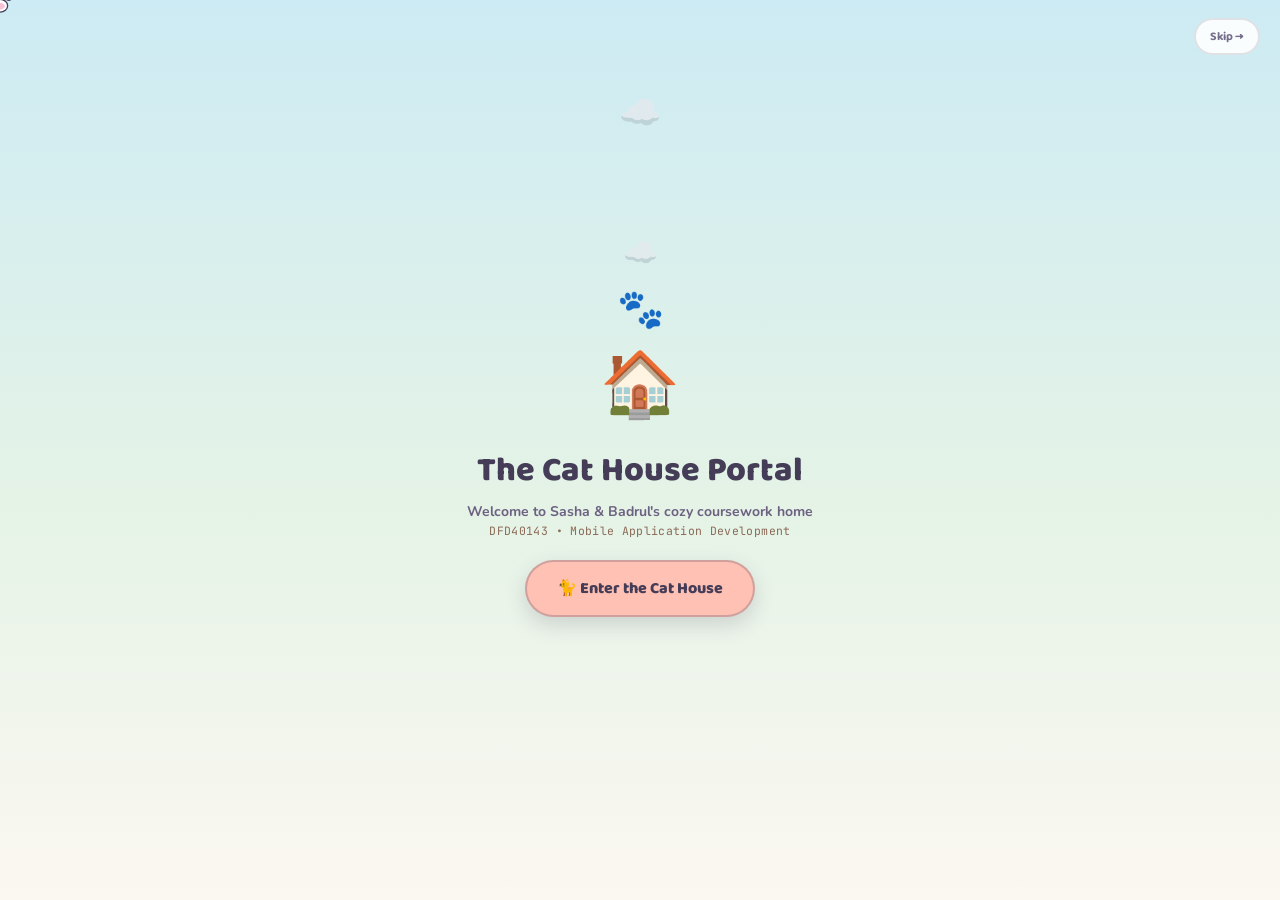
==== commit 97e37c90: "Add files via upload" ====
--- a/index.html
+++ b/index.html
@@ -65,20 +65,19 @@
 <!-- ===================== NAVIGATION ===================== -->
 <nav class="site-nav">
   <div class="nav-left">
-    <a href="index.html" class="home-btn">🏡 Cat House</a>
-    <span class="room-badge">🏠 Main Hall</span>
+    <a href="index.html" class="home-btn">🏡 Home</a>
   </div>
   <div class="nav-links">
-    <a href="index.html" aria-current="page">Home</a>
-    <a href="about.html">About</a>
-    <a href="jobsheet.html">Jobsheet</a>
+    <a href="index.html">🏠 Home</a>
+    <a href="about.html">ℹ️ About Us</a>
+    <a href="dashboard.html">📚 Jobsheet</a>
+    <a href="library.html">📖 Library</a>
   </div>
   <div class="nav-right">
     <button type="button" id="soundToggle" class="sound-toggle" title="Toggle meow sound"></button>
     <span id="authNavSlot"></span>
   </div>
 </nav>
-
 <main>
   <section class="hero">
     <div class="cat-house">🏠🐈</div>
@@ -105,12 +104,6 @@
       <div class="icon">📚</div>
       <h2>Library</h2>
       <p>View submitted work</p>
-    </a>
-    <a href="dashboard.html" class="room-card dashboard" data-hover-card>
-      <div class="hover-card">Upload & manage</div>
-      <div class="icon">🗂️</div>
-      <h2>Dashboard</h2>
-      <p>Your personal workspace</p>
     </a>
   </div>
 </main>
--- a/shared-core.css
+++ b/shared-core.css
@@ -178,4 +178,28 @@
   .intro-sky-cloud, .intro-paw, .intro-house, .intro-title, .intro-sub, .intro-course, .enter-btn{
     animation:none !important; opacity:1 !important; transform:none !important;
   }
-}+}
+/* ==============================================
+   🐈 ROAMING KITTEN — WALKS FORWARD, NOT BACKWARD
+   ============================================== */
+#roamKitten {
+  position: fixed;
+  bottom: 20px;
+  font-size: 28px;
+  z-index: 1;
+  pointer-events: none;
+  transition: transform 0.3s ease;
+}
+
+#roamKitten.walking {
+  animation: walkAcross 18s linear forwards;
+}
+
+@keyframes walkAcross {
+  0% { left: -50px; }
+  100% { left: calc(100vw + 50px); }
+}
+
+/* ✅ scaleX ensures cat ALWAYS faces the direction it's moving */
+#roamKitten { transform: scaleX(1); }  /* Facing right */
+#roamKitten[style*="scaleX(-1)"] { transform: scaleX(-1); }  /* Facing left */
